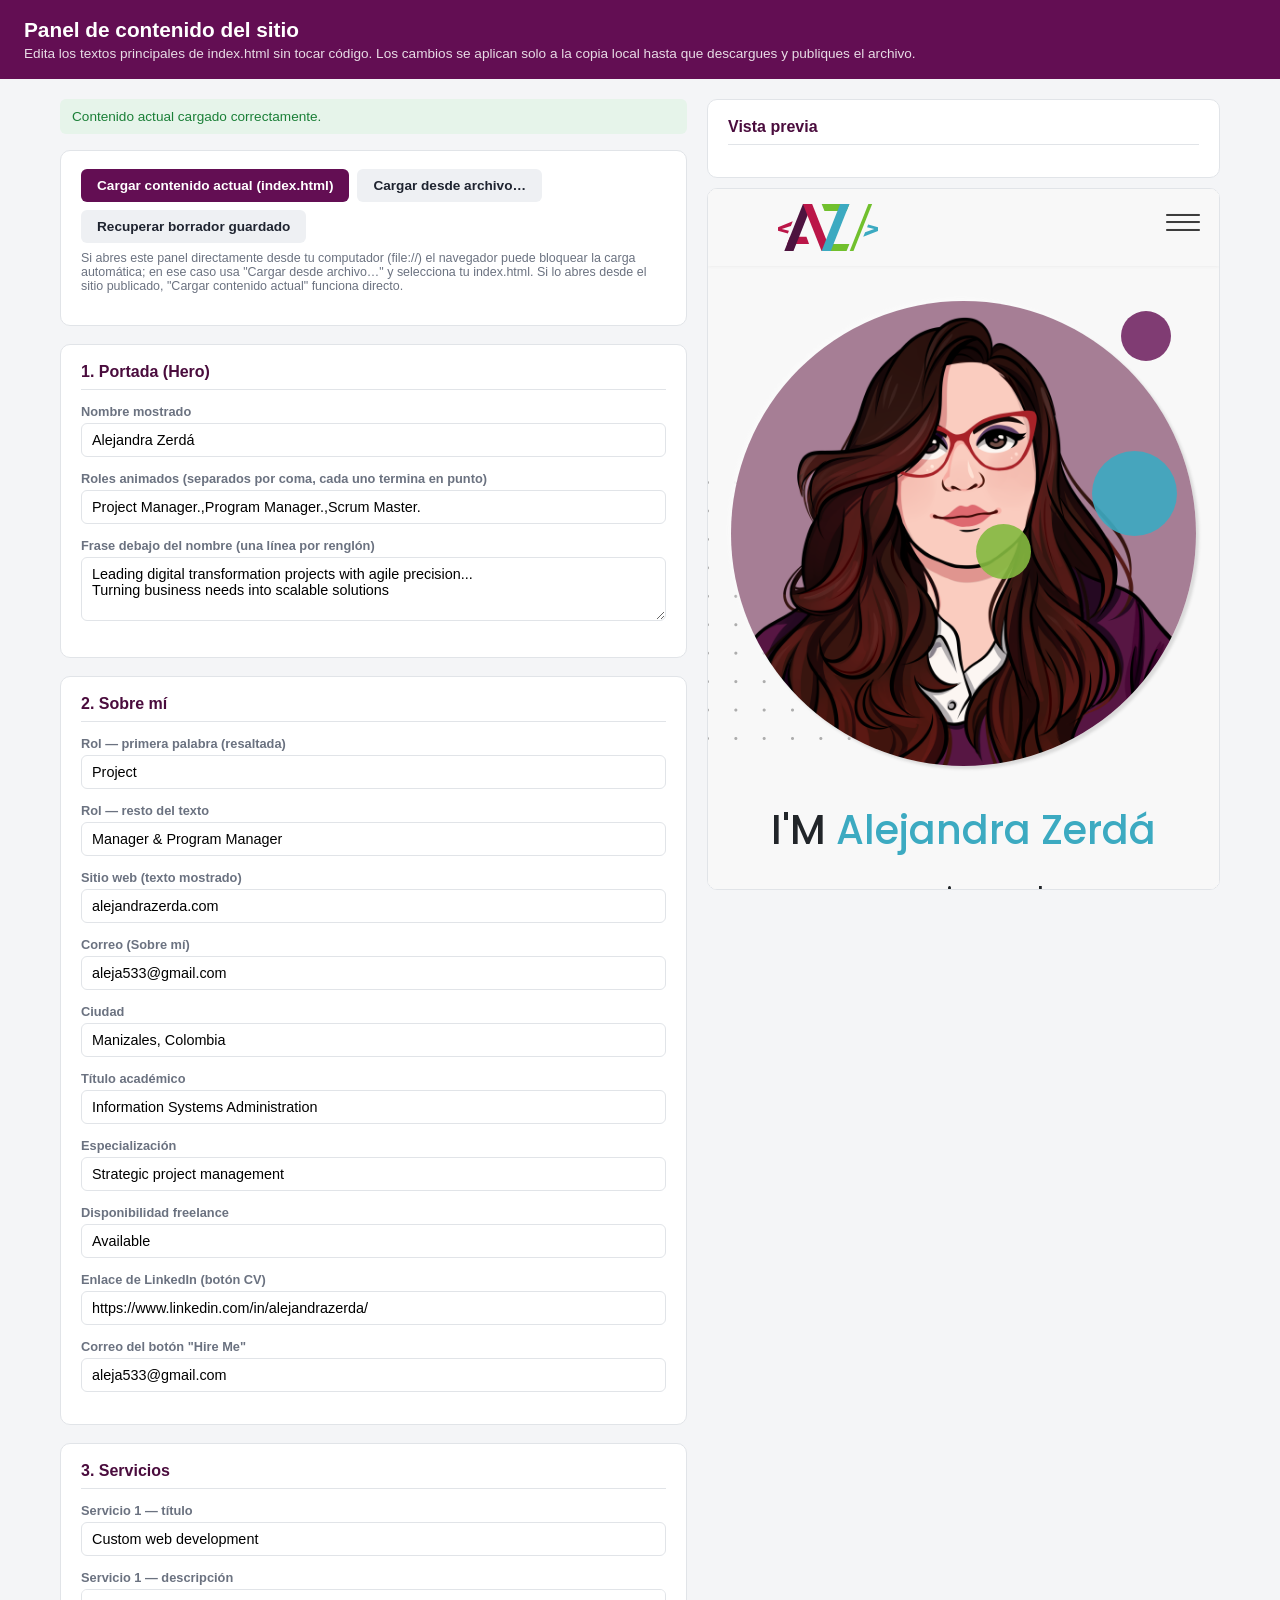
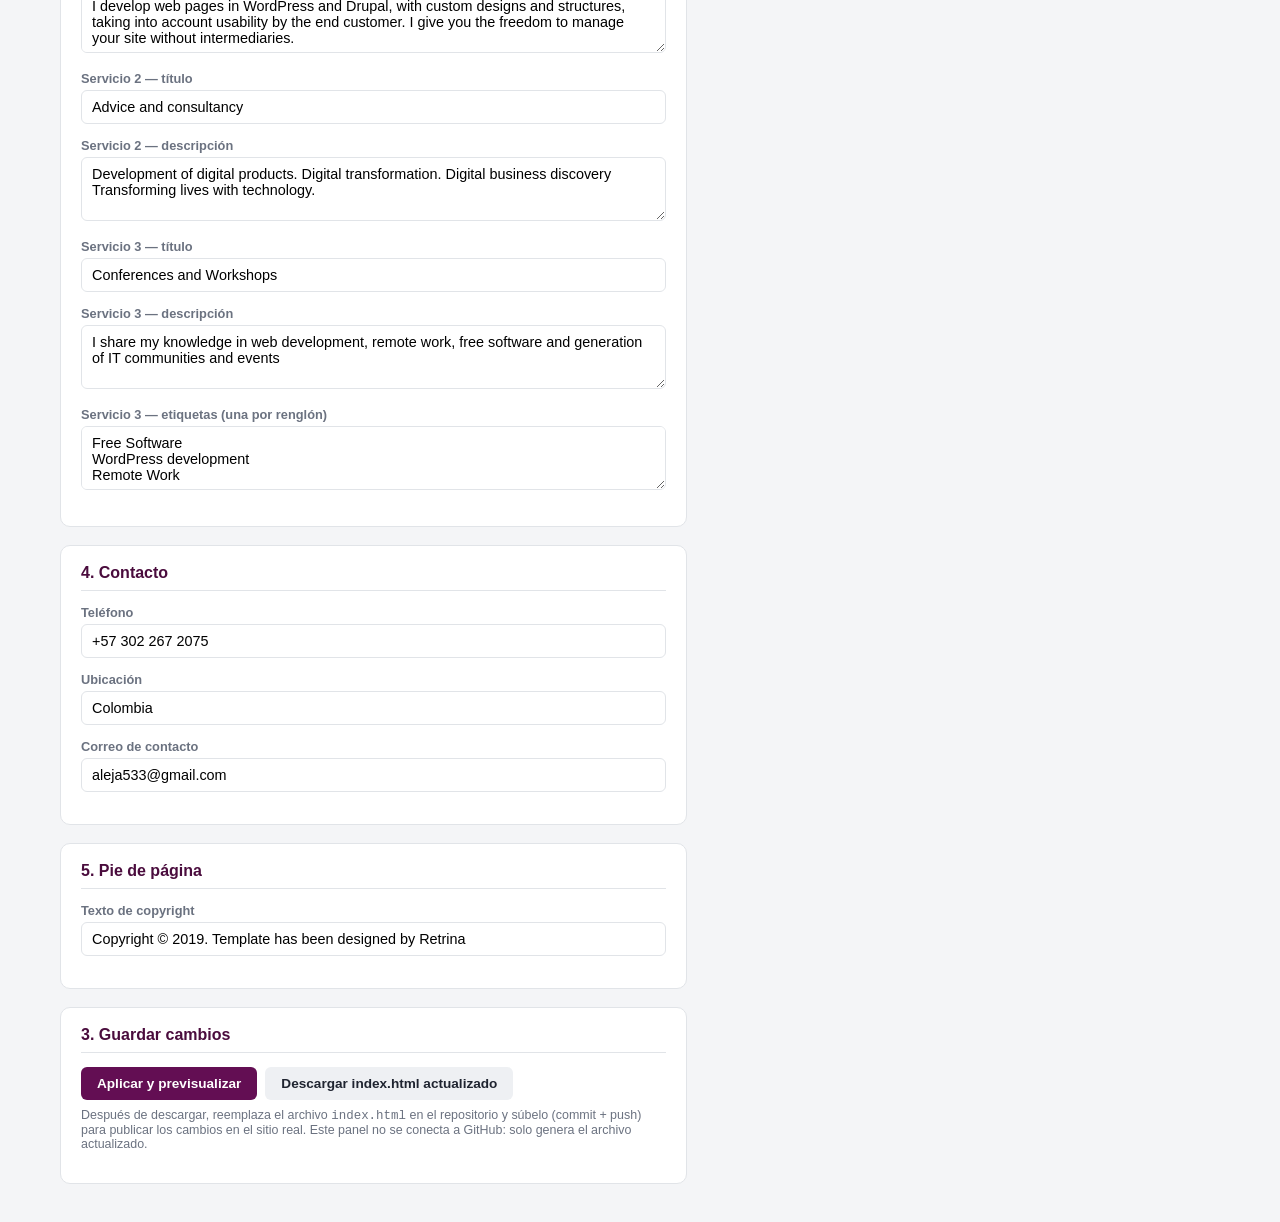
==== admin.html @ 77fc9c18 "Fix "Aplicar y previsualizar" appearing broken when opened via file:// Opening admin.html directly (" ====
<!DOCTYPE html>
<html lang="es">
  <head>
    <meta charset="UTF-8" />
    <meta name="viewport" content="width=device-width, initial-scale=1" />
    <meta name="robots" content="noindex, nofollow" />
    <title>Panel de contenido — Alejandra Zerdá</title>
    <style>
      :root {
        --bg: #f4f5f7;
        --panel: #ffffff;
        --border: #e1e4e8;
        --text: #1f2430;
        --muted: #6b7280;
        --accent: #630e53;
        --accent-dark: #4a0c3d;
        --ok: #1a7f37;
        --warn: #b45309;
        --err: #c0392b;
      }
      * {
        box-sizing: border-box;
      }
      body {
        margin: 0;
        font-family: -apple-system, "Segoe UI", Roboto, Helvetica, Arial,
          sans-serif;
        background: var(--bg);
        color: var(--text);
      }
      header {
        background: var(--accent);
        color: #fff;
        padding: 18px 24px;
      }
      header h1 {
        margin: 0 0 4px;
        font-size: 1.3rem;
      }
      header p {
        margin: 0;
        opacity: 0.85;
        font-size: 0.85rem;
      }
      .wrap {
        max-width: 1200px;
        margin: 0 auto;
        padding: 20px;
        display: grid;
        grid-template-columns: minmax(0, 1.1fr) minmax(0, 0.9fr);
        gap: 20px;
      }
      @media (max-width: 960px) {
        .wrap {
          grid-template-columns: 1fr;
        }
      }
      .card {
        background: var(--panel);
        border: 1px solid var(--border);
        border-radius: 10px;
        padding: 18px 20px;
        margin-bottom: 18px;
      }
      .card h2 {
        font-size: 1rem;
        margin: 0 0 14px;
        color: var(--accent-dark);
        border-bottom: 1px solid var(--border);
        padding-bottom: 8px;
      }
      .field {
        margin-bottom: 14px;
      }
      .field label {
        display: block;
        font-size: 0.8rem;
        font-weight: 600;
        margin-bottom: 4px;
        color: var(--muted);
      }
      .field input,
      .field textarea {
        width: 100%;
        padding: 8px 10px;
        border: 1px solid var(--border);
        border-radius: 6px;
        font: inherit;
        font-size: 0.9rem;
        resize: vertical;
      }
      .field textarea {
        min-height: 64px;
      }
      .toolbar {
        display: flex;
        flex-wrap: wrap;
        gap: 8px;
        margin-bottom: 16px;
      }
      button {
        cursor: pointer;
        border: none;
        border-radius: 6px;
        padding: 9px 16px;
        font-size: 0.85rem;
        font-weight: 600;
      }
      .btn-primary {
        background: var(--accent);
        color: #fff;
      }
      .btn-primary:hover {
        background: var(--accent-dark);
      }
      .btn-secondary {
        background: #eef0f3;
        color: var(--text);
      }
      .btn-secondary:hover {
        background: #e2e5ea;
      }
      button:disabled {
        opacity: 0.5;
        cursor: not-allowed;
      }
      #fileFallback {
        display: none;
      }
      #status {
        font-size: 0.85rem;
        padding: 10px 12px;
        border-radius: 6px;
        margin-bottom: 16px;
        display: none;
      }
      #status.show {
        display: block;
      }
      #status.ok {
        background: #e6f4ea;
        color: var(--ok);
      }
      #status.warn {
        background: #fef3e2;
        color: var(--warn);
      }
      #status.err {
        background: #fdecea;
        color: var(--err);
      }
      .preview-frame-wrap {
        position: sticky;
        top: 20px;
      }
      iframe {
        width: 100%;
        height: 78vh;
        border: 1px solid var(--border);
        border-radius: 10px;
        background: #fff;
      }
      .hint {
        font-size: 0.78rem;
        color: var(--muted);
        margin-top: -8px;
        margin-bottom: 14px;
      }
      details summary {
        cursor: pointer;
        font-size: 0.85rem;
        color: var(--accent-dark);
        font-weight: 600;
      }
    </style>
  </head>
  <body>
    <header>
      <h1>Panel de contenido del sitio</h1>
      <p>
        Edita los textos principales de index.html sin tocar código. Los
        cambios se aplican solo a la copia local hasta que descargues y
        publiques el archivo.
      </p>
    </header>

    <div class="wrap">
      <div>
        <div id="status"></div>

        <div class="card">
          <div class="toolbar">
            <button class="btn-primary" id="btnLoad">
              Cargar contenido actual (index.html)
            </button>
            <button class="btn-secondary" id="btnPickFile">
              Cargar desde archivo…
            </button>
            <button class="btn-secondary" id="btnDraft">
              Recuperar borrador guardado
            </button>
            <input
              type="file"
              id="fileFallback"
              accept=".html,text/html"
            />
          </div>
          <p class="hint">
            Si abres este panel directamente desde tu computador
            (file://) el navegador puede bloquear la carga automática; en
            ese caso usa "Cargar desde archivo…" y selecciona tu
            index.html. Si lo abres desde el sitio publicado, "Cargar
            contenido actual" funciona directo.
          </p>
        </div>

        <form id="editorForm">
          <div class="card" id="emptyState">
            <p class="hint" style="margin: 0">
              Aún no se ha cargado ningún contenido. Usa "Cargar contenido
              actual" o "Cargar desde archivo…" arriba antes de editar.
            </p>
          </div>
        </form>

        <div class="card">
          <h2>3. Guardar cambios</h2>
          <div class="toolbar">
            <button class="btn-primary" id="btnApply" disabled>
              Aplicar y previsualizar
            </button>
            <button class="btn-secondary" id="btnDownload" disabled>
              Descargar index.html actualizado
            </button>
          </div>
          <p class="hint">
            Después de descargar, reemplaza el archivo
            <code>index.html</code> en el repositorio y súbelo (commit +
            push) para publicar los cambios en el sitio real. Este panel no
            se conecta a GitHub: solo genera el archivo actualizado.
          </p>
        </div>
      </div>

      <div class="preview-frame-wrap">
        <div class="card" style="margin-bottom: 10px">
          <h2>Vista previa</h2>
        </div>
        <iframe id="preview" title="Vista previa del sitio"></iframe>
      </div>
    </div>

    <script>
      const DRAFT_KEY = "site-admin-draft-v1";

      // Human-friendly grouping/labels for known fields. Any [data-edit]
      // found in the loaded HTML that isn't listed here still gets a
      // generic field, so the form never silently drops content.
      const GROUPS = [
        {
          title: "1. Portada (Hero)",
          fields: [
            { key: "hero-name", label: "Nombre mostrado", type: "text" },
            {
              key: "hero-roles",
              label: "Roles animados (separados por coma, cada uno termina en punto)",
              type: "text",
            },
            {
              key: "hero-tagline",
              label: "Frase debajo del nombre (una línea por renglón)",
              type: "textarea",
            },
          ],
        },
        {
          title: "2. Sobre mí",
          fields: [
            { key: "about-role-bold", label: "Rol — primera palabra (resaltada)", type: "text" },
            { key: "about-role-rest", label: "Rol — resto del texto", type: "text" },
            { key: "about-website", label: "Sitio web (texto mostrado)", type: "text" },
            { key: "about-email", label: "Correo (Sobre mí)", type: "text" },
            { key: "about-city", label: "Ciudad", type: "text" },
            { key: "about-degree", label: "Título académico", type: "text" },
            { key: "about-specialization", label: "Especialización", type: "text" },
            { key: "about-freelance", label: "Disponibilidad freelance", type: "text" },
            { key: "about-linkedin-href", label: "Enlace de LinkedIn (botón CV)", type: "text" },
            { key: "about-hire-email", label: "Correo del botón \"Hire Me\"", type: "text" },
          ],
        },
        {
          title: "3. Servicios",
          fields: [
            { key: "service1-title", label: "Servicio 1 — título", type: "text" },
            { key: "service1-desc", label: "Servicio 1 — descripción", type: "textarea" },
            { key: "service2-title", label: "Servicio 2 — título", type: "text" },
            { key: "service2-desc", label: "Servicio 2 — descripción", type: "textarea" },
            { key: "service3-title", label: "Servicio 3 — título", type: "text" },
            { key: "service3-desc", label: "Servicio 3 — descripción", type: "textarea" },
            {
              key: "service3-tags",
              label: "Servicio 3 — etiquetas (una por renglón)",
              type: "textarea",
            },
          ],
        },
        {
          title: "4. Contacto",
          fields: [
            { key: "contact-phone", label: "Teléfono", type: "text" },
            { key: "contact-location", label: "Ubicación", type: "text" },
            { key: "contact-email", label: "Correo de contacto", type: "text" },
          ],
        },
        {
          title: "5. Pie de página",
          fields: [
            { key: "footer-copyright", label: "Texto de copyright", type: "text" },
          ],
        },
      ];

      let parsedDoc = null; // live DOM we mutate and re-serialize
      let autosaveTimer = null;

      const statusEl = document.getElementById("status");
      const form = document.getElementById("editorForm");
      const preview = document.getElementById("preview");

      function setStatus(msg, kind) {
        statusEl.textContent = msg;
        statusEl.className = "show " + (kind || "ok");
      }

      function escapeHtml(str) {
        return str
          .replace(/&/g, "&amp;")
          .replace(/</g, "&lt;")
          .replace(/>/g, "&gt;");
      }

      function getFieldEl(key) {
        return parsedDoc
          ? parsedDoc.querySelector(`[data-edit="${CSS.escape(key)}"]`)
          : null;
      }

      function readValue(el) {
        const attr = el.getAttribute("data-edit-attr");
        const prefix = el.getAttribute("data-edit-prefix") || "";
        const join = el.getAttribute("data-edit-join");
        if (attr) {
          let v = el.getAttribute(attr) || "";
          if (prefix && v.startsWith(prefix)) v = v.slice(prefix.length);
          return v.trim();
        }
        if (join === "br") {
          return el.innerHTML
            .split(/<br\s*\/?>/i)
            .map((s) => s.replace(/&nbsp;/g, " ").replace(/\s+/g, " ").trim())
            .join("\n")
            .trim();
        }
        return el.textContent.replace(/\s+/g, " ").trim();
      }

      function writeValue(el, value) {
        const attr = el.getAttribute("data-edit-attr");
        const prefix = el.getAttribute("data-edit-prefix") || "";
        const join = el.getAttribute("data-edit-join");
        if (attr) {
          el.setAttribute(attr, prefix + value);
          return;
        }
        if (join === "br") {
          el.innerHTML = value
            .split("\n")
            .map((line) => escapeHtml(line.trim()))
            .join("<br />");
          return;
        }
        el.textContent = value;
      }

      function allKnownKeys() {
        const keys = new Set();
        GROUPS.forEach((g) => g.fields.forEach((f) => keys.add(f.key)));
        return keys;
      }

      function setActionsEnabled(enabled) {
        document.getElementById("btnApply").disabled = !enabled;
        document.getElementById("btnDownload").disabled = !enabled;
      }

      function buildForm() {
        form.innerHTML = "";
        if (!parsedDoc) return;
        setActionsEnabled(true);

        const known = allKnownKeys();

        GROUPS.forEach((group) => {
          const card = document.createElement("div");
          card.className = "card";
          const h2 = document.createElement("h2");
          h2.textContent = group.title;
          card.appendChild(h2);

          group.fields.forEach((f) => {
            const el = getFieldEl(f.key);
            if (!el) return; // field not present in this HTML, skip silently
            card.appendChild(renderField(f.key, f.label, f.type, readValue(el)));
          });

          if (card.children.length > 1) form.appendChild(card);
        });

        // Any [data-edit] present in the doc but not covered above still
        // gets an editable field, generically labeled.
        const extras = [...parsedDoc.querySelectorAll("[data-edit]")].filter(
          (el) => !known.has(el.getAttribute("data-edit"))
        );
        if (extras.length) {
          const card = document.createElement("div");
          card.className = "card";
          const h2 = document.createElement("h2");
          h2.textContent = "Otros campos detectados";
          card.appendChild(h2);
          extras.forEach((el) => {
            const key = el.getAttribute("data-edit");
            card.appendChild(renderField(key, key, "textarea", readValue(el)));
          });
          form.appendChild(card);
        }

        scheduleAutosaveBindings();
      }

      function renderField(key, label, type, value) {
        const wrap = document.createElement("div");
        wrap.className = "field";
        const labelEl = document.createElement("label");
        labelEl.textContent = label;
        labelEl.setAttribute("for", "f_" + key);
        wrap.appendChild(labelEl);

        const input =
          type === "textarea"
            ? document.createElement("textarea")
            : document.createElement("input");
        if (type !== "textarea") input.type = "text";
        input.id = "f_" + key;
        input.dataset.key = key;
        input.value = value;
        wrap.appendChild(input);
        return wrap;
      }

      function scheduleAutosaveBindings() {
        form.querySelectorAll("input, textarea").forEach((inp) => {
          inp.addEventListener("input", () => {
            clearTimeout(autosaveTimer);
            autosaveTimer = setTimeout(saveDraft, 500);
          });
        });
      }

      function collectFormValues() {
        const values = {};
        form.querySelectorAll("input, textarea").forEach((inp) => {
          values[inp.dataset.key] = inp.value;
        });
        return values;
      }

      function saveDraft() {
        if (!parsedDoc) return;
        const values = collectFormValues();
        localStorage.setItem(
          DRAFT_KEY,
          JSON.stringify({ values, savedAt: Date.now() })
        );
        setStatus("Borrador guardado automáticamente en este navegador.", "ok");
      }

      function loadDraftIntoForm() {
        const raw = localStorage.getItem(DRAFT_KEY);
        if (!raw) {
          setStatus("No hay ningún borrador guardado todavía.", "warn");
          return;
        }
        if (!parsedDoc) {
          setStatus(
            "Primero carga el contenido actual, luego recupera el borrador.",
            "warn"
          );
          return;
        }
        const { values, savedAt } = JSON.parse(raw);
        Object.entries(values).forEach(([key, val]) => {
          const inp = form.querySelector(`[data-key="${CSS.escape(key)}"]`);
          if (inp) inp.value = val;
        });
        setStatus(
          "Borrador cargado (guardado " +
            new Date(savedAt).toLocaleString() +
            ").",
          "ok"
        );
      }

      function parseHtml(htmlText) {
        const doc = new DOMParser().parseFromString(htmlText, "text/html");
        parsedDoc = doc;
        buildForm();
        updatePreview();
      }

      async function loadFromServer() {
        setStatus("Cargando index.html…", "warn");
        try {
          const res = await fetch("index.html", { cache: "no-store" });
          if (!res.ok) throw new Error("HTTP " + res.status);
          const text = await res.text();
          parseHtml(text);
          setStatus("Contenido actual cargado correctamente.", "ok");
        } catch (err) {
          setStatus(
            "No se pudo cargar index.html automáticamente (" +
              err.message +
              "). Usa \"Cargar desde archivo…\" en su lugar.",
            "err"
          );
        }
      }

      function applyValuesToDoc() {
        if (!parsedDoc) return false;
        const values = collectFormValues();
        Object.entries(values).forEach(([key, val]) => {
          const el = getFieldEl(key);
          if (el) writeValue(el, val);
        });
        return true;
      }

      function serializeDoc() {
        return "<!DOCTYPE html>\n" + parsedDoc.documentElement.outerHTML;
      }

      function updatePreview() {
        if (!parsedDoc) return;
        preview.srcdoc = serializeDoc();
      }

      document.getElementById("btnLoad").addEventListener("click", loadFromServer);

      document.getElementById("btnPickFile").addEventListener("click", () => {
        document.getElementById("fileFallback").click();
      });

      document.getElementById("fileFallback").addEventListener("change", (e) => {
        const file = e.target.files[0];
        if (!file) return;
        const reader = new FileReader();
        reader.onload = () => {
          parseHtml(reader.result);
          setStatus("Contenido cargado desde el archivo " + file.name + ".", "ok");
        };
        reader.readAsText(file);
      });

      document.getElementById("btnDraft").addEventListener("click", loadDraftIntoForm);

      document.getElementById("btnApply").addEventListener("click", () => {
        if (!applyValuesToDoc()) {
          setStatus("Primero carga el contenido actual.", "err");
          return;
        }
        updatePreview();
        saveDraft();
        setStatus("Cambios aplicados a la vista previa.", "ok");
      });

      document.getElementById("btnDownload").addEventListener("click", () => {
        if (!applyValuesToDoc()) {
          setStatus("Primero carga el contenido actual.", "err");
          return;
        }
        const html = serializeDoc();
        const blob = new Blob([html], { type: "text/html" });
        const url = URL.createObjectURL(blob);
        const a = document.createElement("a");
        a.href = url;
        a.download = "index.html";
        document.body.appendChild(a);
        a.click();
        a.remove();
        URL.revokeObjectURL(url);
        setStatus(
          "index.html descargado. Reemplaza el archivo en el repositorio y publica los cambios.",
          "ok"
        );
      });

      // Try loading automatically on open (works when served over http/https).
      // Over file:// the browser blocks this fetch by CORS policy, so skip
      // straight to asking for the file instead of showing a confusing error.
      if (location.protocol === "file:") {
        setStatus(
          'Abriste este panel directamente desde tu computador. Usa el botón "Cargar desde archivo…" y selecciona tu index.html para empezar.',
          "warn"
        );
      } else {
        loadFromServer();
      }
    </script>
  </body>
</html>
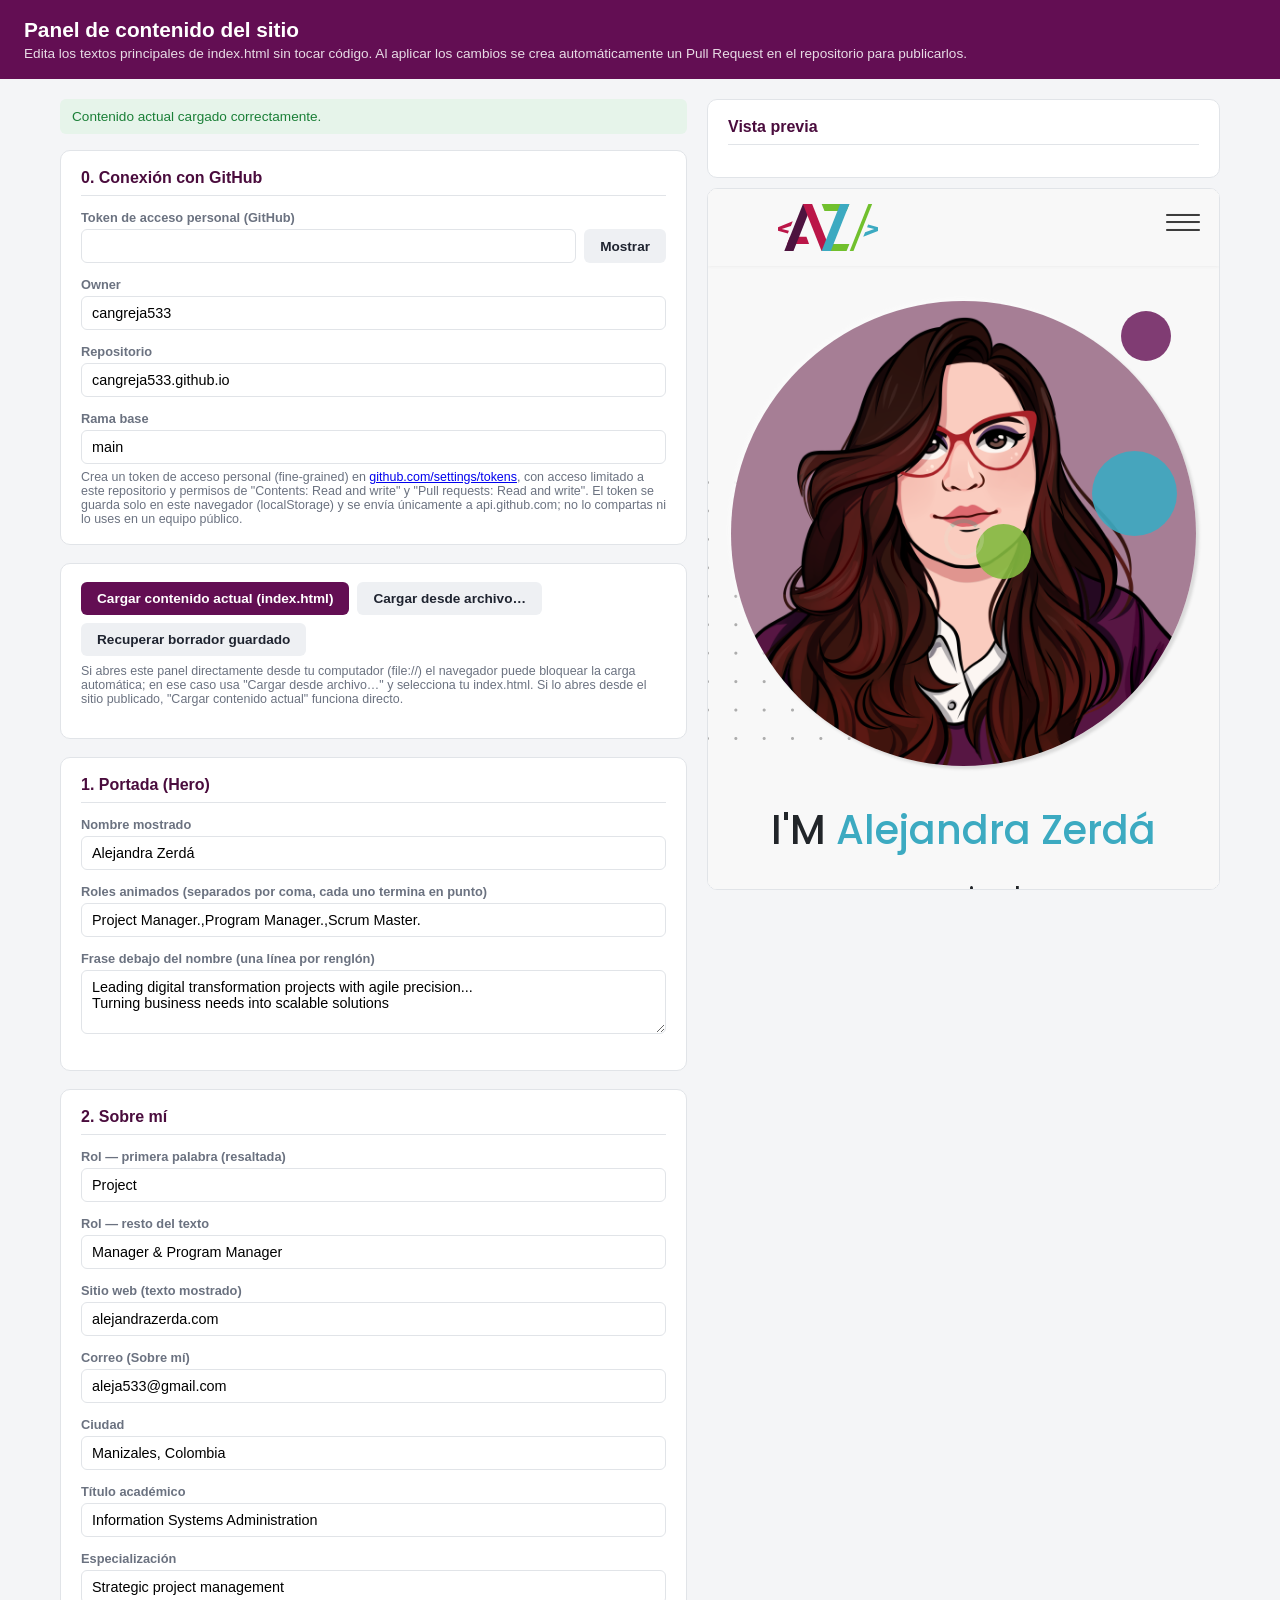
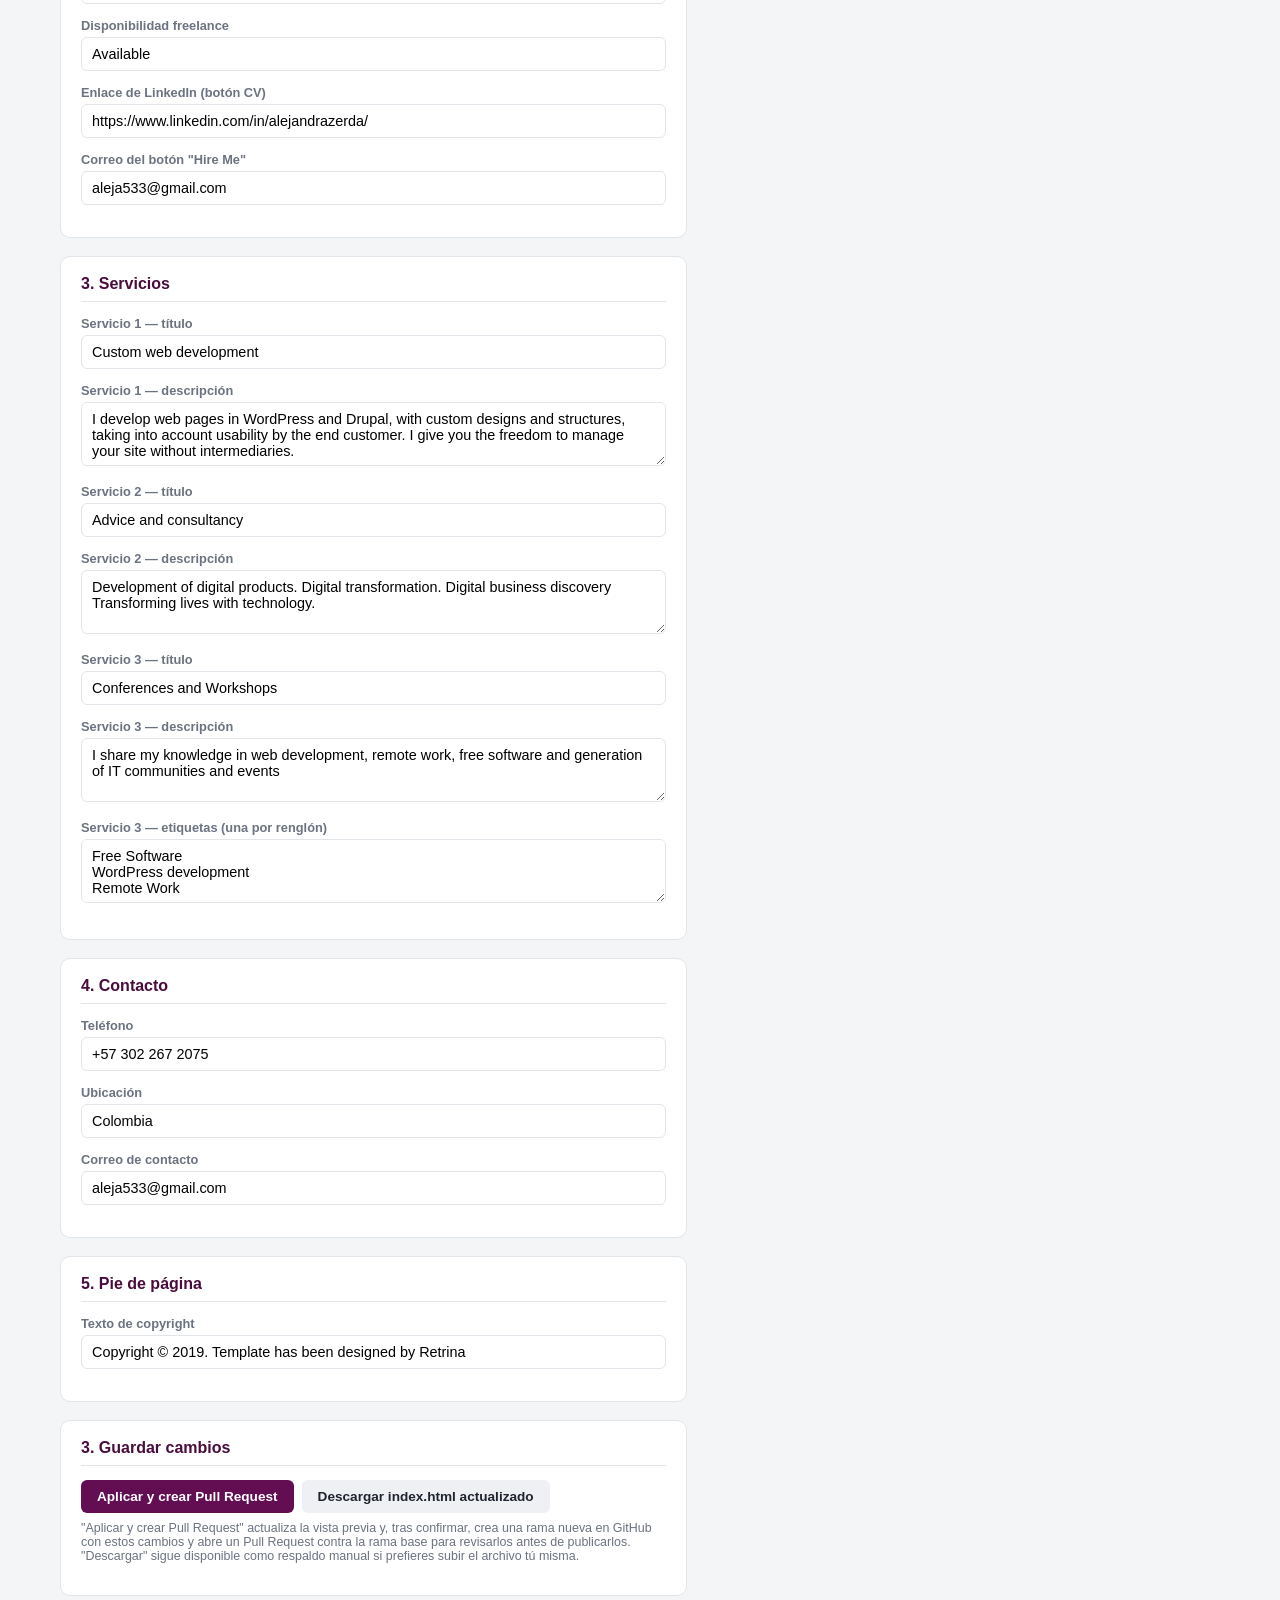
==== commit aaaea279: "Have "Aplicar" create a GitHub Pull Request after confirmation Clicking "Aplicar y crear Pull Reques" ====
--- a/admin.html
+++ b/admin.html
@@ -172,21 +172,102 @@
         color: var(--accent-dark);
         font-weight: 600;
       }
+      .token-row {
+        display: flex;
+        gap: 8px;
+      }
+      .token-row input {
+        flex: 1;
+      }
+      .modal-overlay {
+        position: fixed;
+        inset: 0;
+        background: rgba(20, 20, 25, 0.55);
+        display: none;
+        align-items: center;
+        justify-content: center;
+        z-index: 100;
+        padding: 16px;
+      }
+      .modal-overlay.show {
+        display: flex;
+      }
+      .modal-box {
+        background: var(--panel);
+        border-radius: 10px;
+        max-width: 440px;
+        width: 100%;
+        padding: 22px 24px;
+      }
+      .modal-box h3 {
+        margin: 0 0 10px;
+        font-size: 1.05rem;
+        color: var(--accent-dark);
+      }
+      .modal-box p {
+        font-size: 0.88rem;
+        color: var(--text);
+        line-height: 1.4;
+      }
+      .modal-actions {
+        display: flex;
+        justify-content: flex-end;
+        gap: 8px;
+        margin-top: 18px;
+      }
     </style>
   </head>
   <body>
     <header>
       <h1>Panel de contenido del sitio</h1>
       <p>
-        Edita los textos principales de index.html sin tocar código. Los
-        cambios se aplican solo a la copia local hasta que descargues y
-        publiques el archivo.
+        Edita los textos principales de index.html sin tocar código. Al
+        aplicar los cambios se crea automáticamente un Pull Request en el
+        repositorio para publicarlos.
       </p>
     </header>
 
     <div class="wrap">
       <div>
         <div id="status"></div>
+
+        <div class="card">
+          <h2>0. Conexión con GitHub</h2>
+          <div class="field">
+            <label for="ghToken">Token de acceso personal (GitHub)</label>
+            <div class="token-row">
+              <input type="password" id="ghToken" autocomplete="off" />
+              <button class="btn-secondary" id="btnToggleToken" type="button">
+                Mostrar
+              </button>
+            </div>
+          </div>
+          <div class="field">
+            <label for="ghOwner">Owner</label>
+            <input type="text" id="ghOwner" value="cangreja533" />
+          </div>
+          <div class="field">
+            <label for="ghRepo">Repositorio</label>
+            <input type="text" id="ghRepo" value="cangreja533.github.io" />
+          </div>
+          <div class="field">
+            <label for="ghBase">Rama base</label>
+            <input type="text" id="ghBase" value="main" />
+          </div>
+          <p class="hint" style="margin-bottom: 0">
+            Crea un token de acceso personal (fine-grained) en
+            <a
+              href="https://github.com/settings/tokens?type=beta"
+              target="_blank"
+              rel="noopener"
+              >github.com/settings/tokens</a
+            >, con acceso limitado a este repositorio y permisos de
+            "Contents: Read and write" y "Pull requests: Read and write". El
+            token se guarda solo en este navegador (localStorage) y se envía
+            únicamente a api.github.com; no lo compartas ni lo uses en un
+            equipo público.
+          </p>
+        </div>
 
         <div class="card">
           <div class="toolbar">
@@ -227,17 +308,18 @@
           <h2>3. Guardar cambios</h2>
           <div class="toolbar">
             <button class="btn-primary" id="btnApply" disabled>
-              Aplicar y previsualizar
+              Aplicar y crear Pull Request
             </button>
             <button class="btn-secondary" id="btnDownload" disabled>
               Descargar index.html actualizado
             </button>
           </div>
           <p class="hint">
-            Después de descargar, reemplaza el archivo
-            <code>index.html</code> en el repositorio y súbelo (commit +
-            push) para publicar los cambios en el sitio real. Este panel no
-            se conecta a GitHub: solo genera el archivo actualizado.
+            "Aplicar y crear Pull Request" actualiza la vista previa y, tras
+            confirmar, crea una rama nueva en GitHub con estos cambios y
+            abre un Pull Request contra la rama base para revisarlos antes
+            de publicarlos. "Descargar" sigue disponible como respaldo
+            manual si prefieres subir el archivo tú misma.
           </p>
         </div>
       </div>
@@ -250,8 +332,26 @@
       </div>
     </div>
 
+    <div class="modal-overlay" id="confirmModal">
+      <div class="modal-box">
+        <h3>Confirmar guardado</h3>
+        <p>
+          Se guardará esta información y se creará un Pull Request en el
+          repositorio de GitHub para actualizar <code>index.html</code> con
+          los cambios que hiciste. ¿Confirmas que deseas continuar?
+        </p>
+        <div class="modal-actions">
+          <button class="btn-secondary" id="btnModalCancel">Cancelar</button>
+          <button class="btn-primary" id="btnModalConfirm">
+            Sí, guardar y crear PR
+          </button>
+        </div>
+      </div>
+    </div>
+
     <script>
       const DRAFT_KEY = "site-admin-draft-v1";
+      const GH_SETTINGS_KEY = "site-admin-gh-settings-v1";
 
       // Human-friendly grouping/labels for known fields. Any [data-edit]
       // found in the loaded HTML that isn't listed here still gets a
@@ -461,7 +561,7 @@
         form.querySelectorAll("input, textarea").forEach((inp) => {
           inp.addEventListener("input", () => {
             clearTimeout(autosaveTimer);
-            autosaveTimer = setTimeout(saveDraft, 500);
+            autosaveTimer = setTimeout(() => saveDraft(true), 500);
           });
         });
       }
@@ -474,14 +574,16 @@
         return values;
       }
 
-      function saveDraft() {
+      function saveDraft(silent) {
         if (!parsedDoc) return;
         const values = collectFormValues();
         localStorage.setItem(
           DRAFT_KEY,
           JSON.stringify({ values, savedAt: Date.now() })
         );
-        setStatus("Borrador guardado automáticamente en este navegador.", "ok");
+        if (!silent) {
+          setStatus("Borrador guardado automáticamente en este navegador.", "ok");
+        }
       }
 
       function loadDraftIntoForm() {
@@ -554,6 +656,190 @@
         preview.srcdoc = serializeDoc();
       }
 
+      // --- GitHub settings persistence (token stays local to this browser) ---
+      const ghTokenInput = document.getElementById("ghToken");
+      const ghOwnerInput = document.getElementById("ghOwner");
+      const ghRepoInput = document.getElementById("ghRepo");
+      const ghBaseInput = document.getElementById("ghBase");
+
+      function loadGhSettings() {
+        try {
+          const raw = localStorage.getItem(GH_SETTINGS_KEY);
+          if (!raw) return;
+          const { token, owner, repo, base } = JSON.parse(raw);
+          if (token) ghTokenInput.value = token;
+          if (owner) ghOwnerInput.value = owner;
+          if (repo) ghRepoInput.value = repo;
+          if (base) ghBaseInput.value = base;
+        } catch (e) {
+          /* ignore malformed local settings */
+        }
+      }
+
+      function saveGhSettings() {
+        localStorage.setItem(
+          GH_SETTINGS_KEY,
+          JSON.stringify({
+            token: ghTokenInput.value.trim(),
+            owner: ghOwnerInput.value.trim(),
+            repo: ghRepoInput.value.trim(),
+            base: ghBaseInput.value.trim(),
+          })
+        );
+      }
+
+      [ghTokenInput, ghOwnerInput, ghRepoInput, ghBaseInput].forEach((inp) =>
+        inp.addEventListener("change", saveGhSettings)
+      );
+
+      document.getElementById("btnToggleToken").addEventListener("click", (e) => {
+        const showing = ghTokenInput.type === "text";
+        ghTokenInput.type = showing ? "password" : "text";
+        e.target.textContent = showing ? "Mostrar" : "Ocultar";
+      });
+
+      loadGhSettings();
+
+      // --- GitHub API: create branch + commit + Pull Request ---
+      function b64EncodeUnicode(str) {
+        return btoa(unescape(encodeURIComponent(str)));
+      }
+
+      async function ghRequest(path, opts) {
+        opts = opts || {};
+        const token = ghTokenInput.value.trim();
+        if (!token) {
+          throw new Error(
+            "Falta el token de acceso de GitHub (sección 0 arriba)."
+          );
+        }
+        const res = await fetch("https://api.github.com/" + path, {
+          ...opts,
+          headers: {
+            Authorization: "Bearer " + token,
+            Accept: "application/vnd.github+json",
+            "X-GitHub-Api-Version": "2022-11-28",
+            ...(opts.headers || {}),
+          },
+        });
+        if (!res.ok) {
+          let detail = "";
+          try {
+            const body = await res.json();
+            detail = body && body.message ? body.message : "";
+          } catch (e) {
+            /* response wasn't JSON */
+          }
+          throw new Error(
+            "GitHub API " + res.status + (detail ? ": " + detail : "")
+          );
+        }
+        return res.status === 204 ? null : res.json();
+      }
+
+      async function createContentPullRequest() {
+        const owner = ghOwnerInput.value.trim();
+        const repo = ghRepoInput.value.trim();
+        const base = ghBaseInput.value.trim() || "main";
+        if (!owner || !repo) {
+          throw new Error("Falta el owner/repositorio de GitHub (sección 0).");
+        }
+
+        const html = serializeDoc();
+        const branch = "content-update-" + Date.now();
+
+        setStatus("Obteniendo la rama base (" + base + ")…", "warn");
+        const baseRef = await ghRequest(
+          "repos/" + owner + "/" + repo + "/git/ref/heads/" + base
+        );
+
+        setStatus("Creando la rama " + branch + "…", "warn");
+        await ghRequest("repos/" + owner + "/" + repo + "/git/refs", {
+          method: "POST",
+          headers: { "Content-Type": "application/json" },
+          body: JSON.stringify({
+            ref: "refs/heads/" + branch,
+            sha: baseRef.object.sha,
+          }),
+        });
+
+        setStatus("Leyendo la versión actual de index.html…", "warn");
+        const currentFile = await ghRequest(
+          "repos/" +
+            owner +
+            "/" +
+            repo +
+            "/contents/index.html?ref=" +
+            encodeURIComponent(branch)
+        );
+
+        setStatus("Subiendo el contenido actualizado…", "warn");
+        await ghRequest("repos/" + owner + "/" + repo + "/contents/index.html", {
+          method: "PUT",
+          headers: { "Content-Type": "application/json" },
+          body: JSON.stringify({
+            message: "Actualizar contenido del sitio desde el panel de edición",
+            content: b64EncodeUnicode(html),
+            sha: currentFile.sha,
+            branch: branch,
+          }),
+        });
+
+        setStatus("Creando el Pull Request…", "warn");
+        const pr = await ghRequest("repos/" + owner + "/" + repo + "/pulls", {
+          method: "POST",
+          headers: { "Content-Type": "application/json" },
+          body: JSON.stringify({
+            title: "Actualización de contenido del sitio",
+            head: branch,
+            base: base,
+            body: "Cambios de contenido generados desde el panel admin.html.",
+          }),
+        });
+
+        return pr;
+      }
+
+      // --- Confirmation modal ---
+      const confirmModal = document.getElementById("confirmModal");
+
+      function showConfirmModal() {
+        confirmModal.classList.add("show");
+      }
+
+      function hideConfirmModal() {
+        confirmModal.classList.remove("show");
+      }
+
+      document
+        .getElementById("btnModalCancel")
+        .addEventListener("click", hideConfirmModal);
+
+      document
+        .getElementById("btnModalConfirm")
+        .addEventListener("click", async () => {
+          hideConfirmModal();
+          const applyBtn = document.getElementById("btnApply");
+          applyBtn.disabled = true;
+          try {
+            const pr = await createContentPullRequest();
+            setStatus(
+              "Pull Request creado: " + pr.html_url,
+              "ok"
+            );
+            statusEl.innerHTML =
+              'Pull Request creado: <a href="' +
+              pr.html_url +
+              '" target="_blank" rel="noopener">' +
+              pr.html_url +
+              "</a>";
+          } catch (err) {
+            setStatus("No se pudo crear el Pull Request: " + err.message, "err");
+          } finally {
+            applyBtn.disabled = false;
+          }
+        });
+
       document.getElementById("btnLoad").addEventListener("click", loadFromServer);
 
       document.getElementById("btnPickFile").addEventListener("click", () => {
@@ -579,8 +865,8 @@
           return;
         }
         updatePreview();
-        saveDraft();
-        setStatus("Cambios aplicados a la vista previa.", "ok");
+        saveDraft(true);
+        showConfirmModal();
       });
 
       document.getElementById("btnDownload").addEventListener("click", () => {
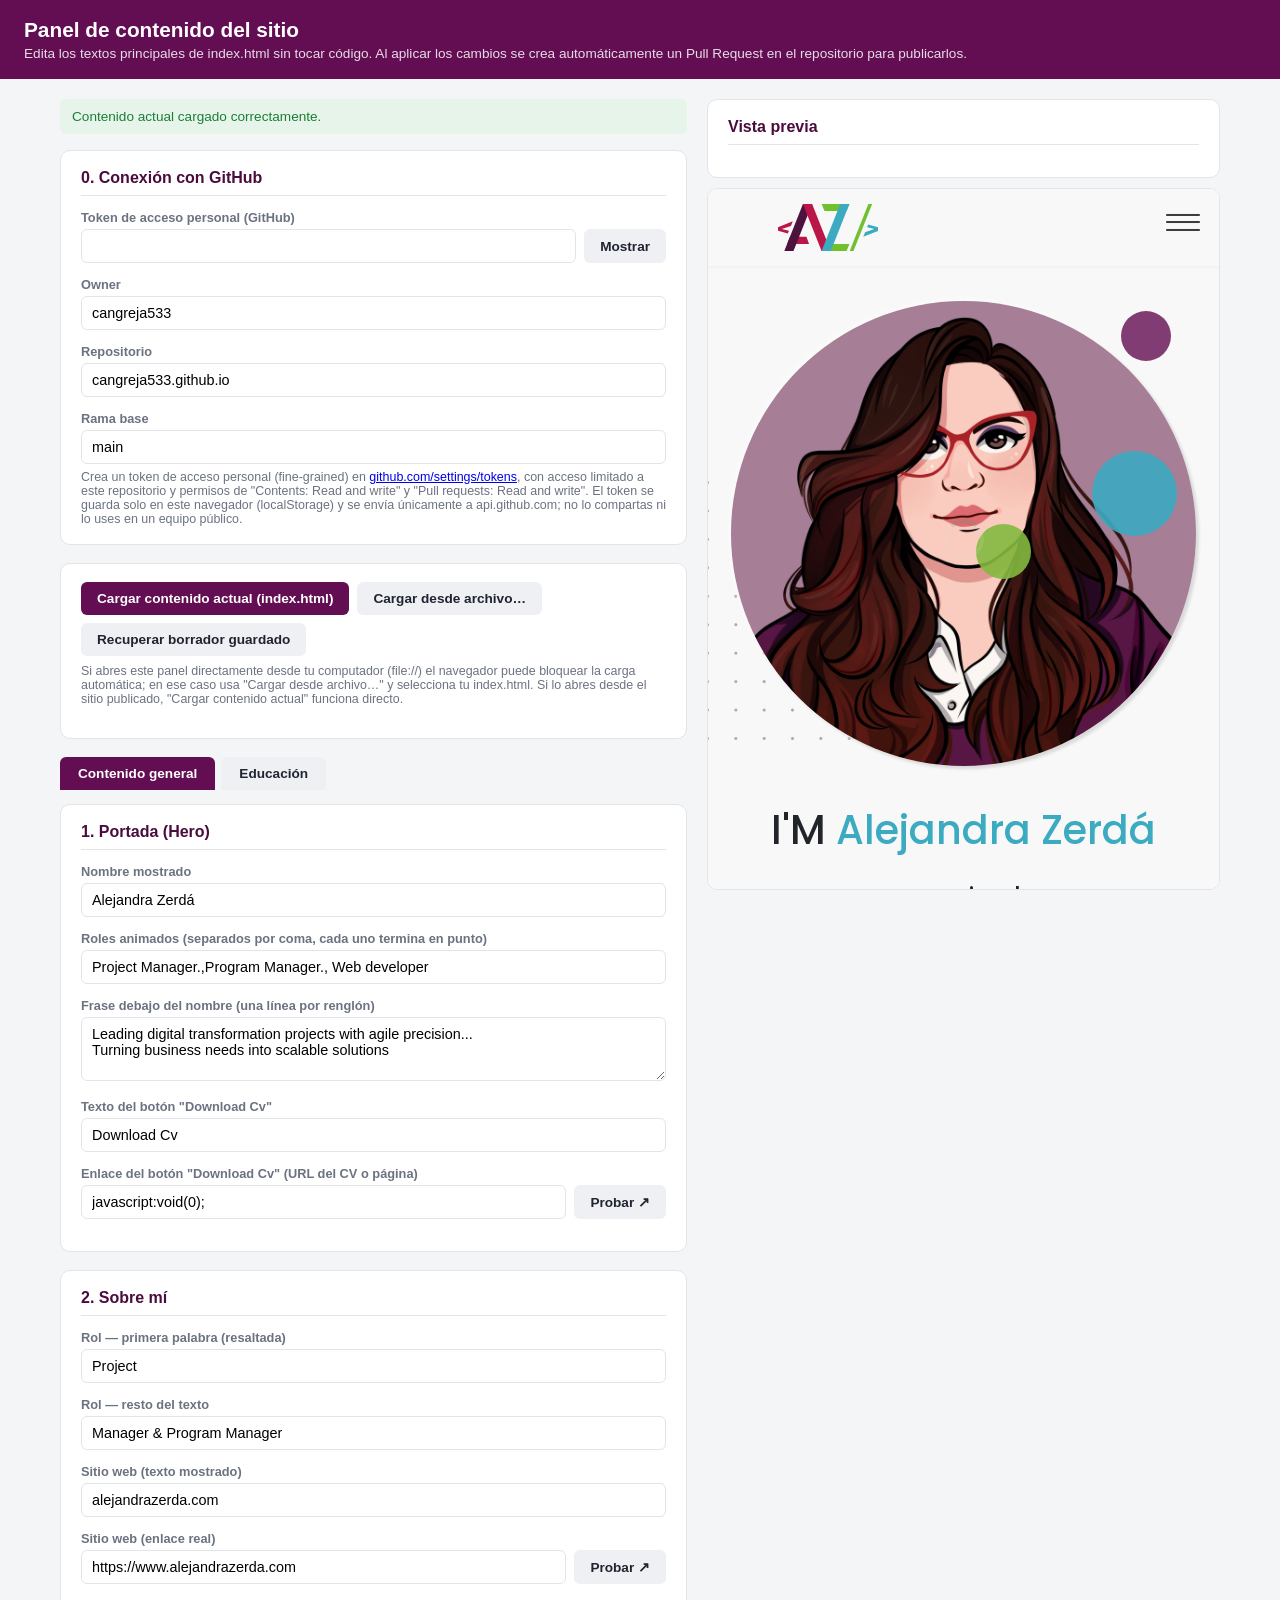
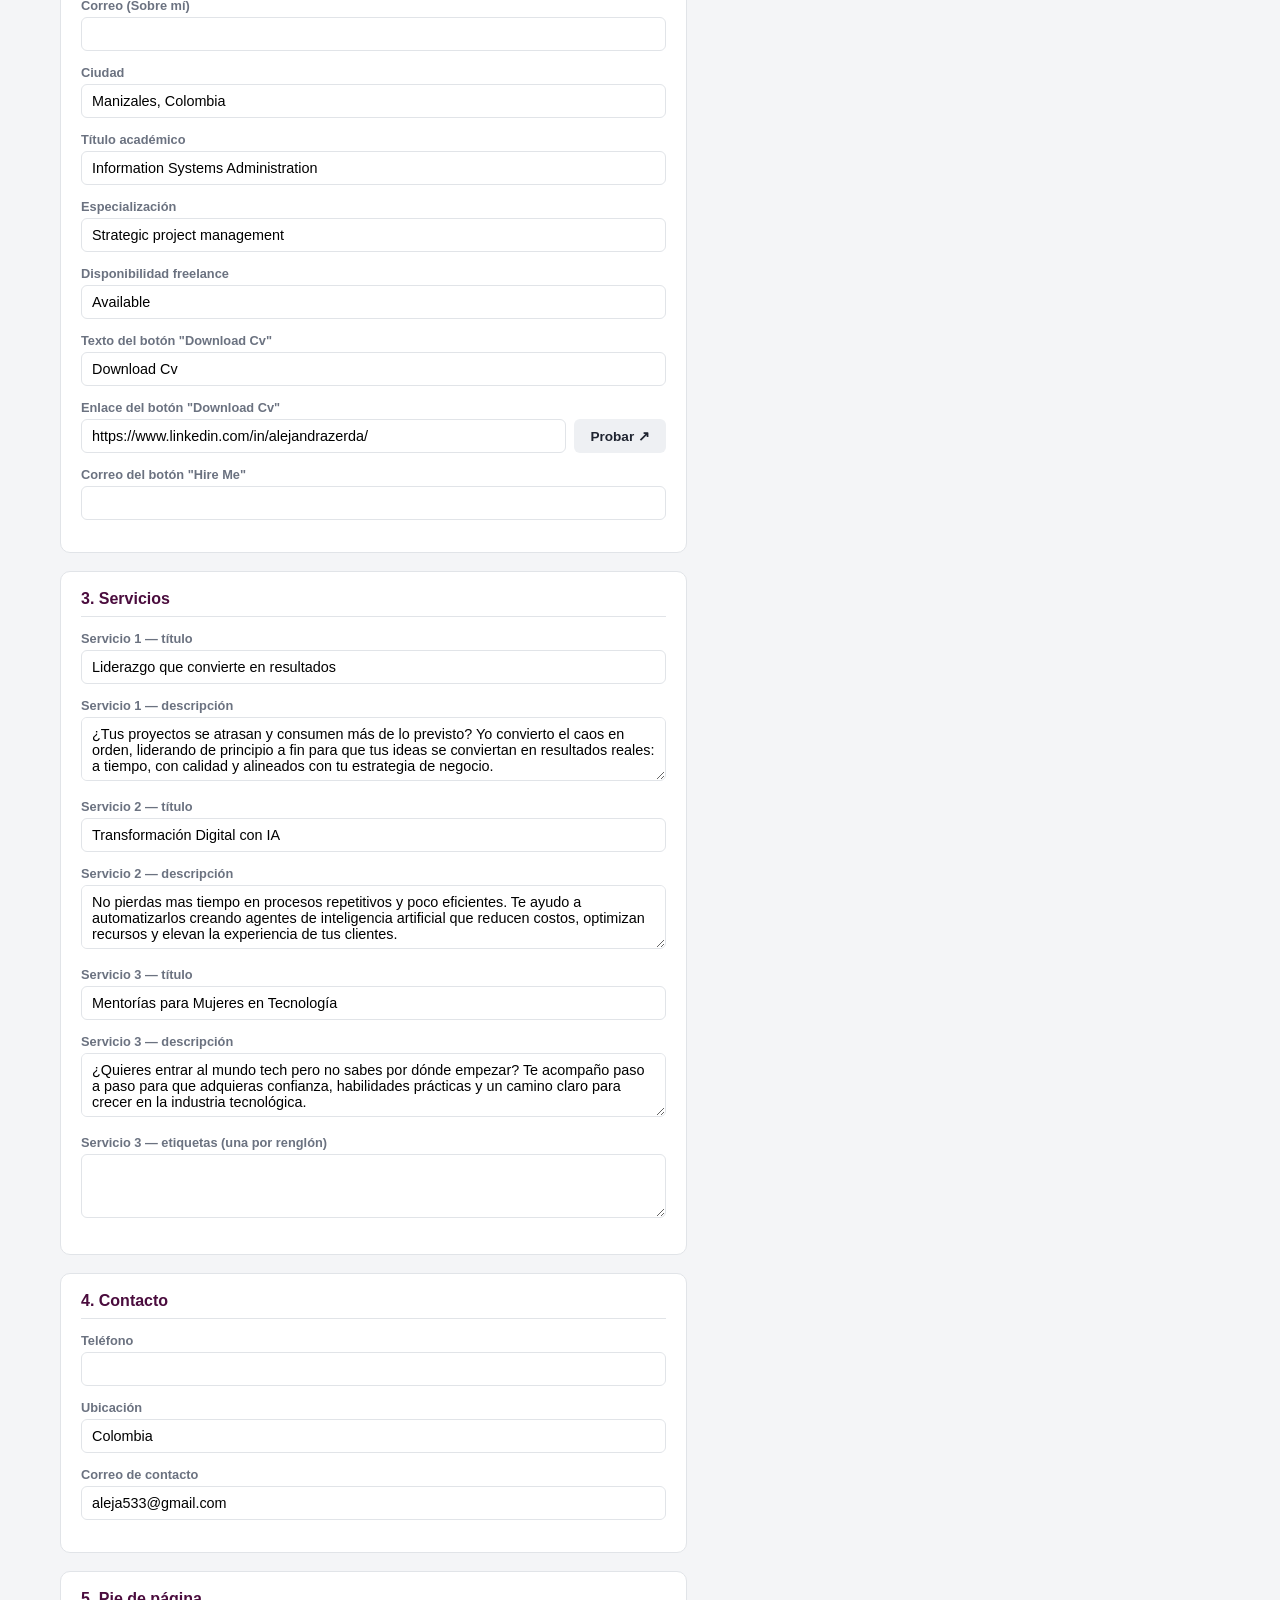
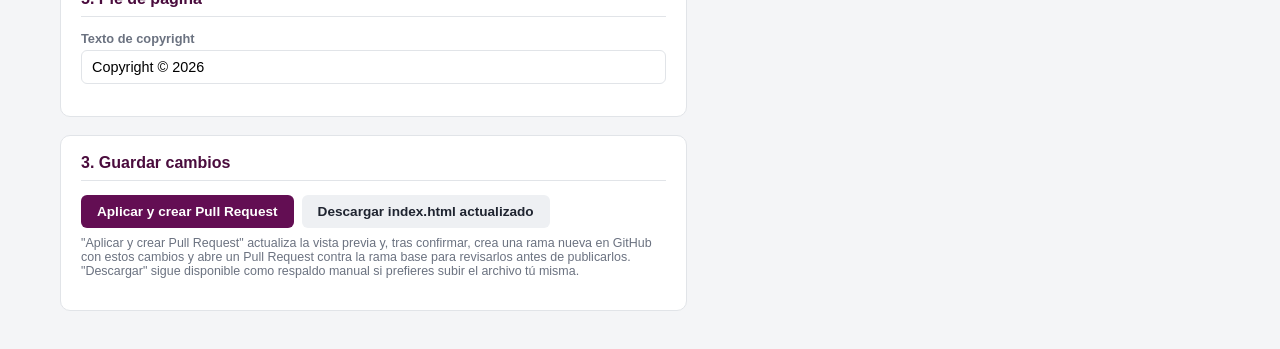
==== commit 1c297924: "Reapply pending admin panel features on top of latest main Rebuilds this branch on the current main " ====
--- a/admin.html
+++ b/admin.html
@@ -172,11 +172,13 @@
         color: var(--accent-dark);
         font-weight: 600;
       }
-      .token-row {
+      .token-row,
+      .link-row {
         display: flex;
         gap: 8px;
       }
-      .token-row input {
+      .token-row input,
+      .link-row input {
         flex: 1;
       }
       .modal-overlay {
@@ -214,6 +216,39 @@
         justify-content: flex-end;
         gap: 8px;
         margin-top: 18px;
+      }
+      .tabs {
+        display: flex;
+        gap: 6px;
+        margin-bottom: 14px;
+      }
+      .tab-btn {
+        background: #eef0f3;
+        color: var(--text);
+        border-radius: 6px 6px 0 0;
+        padding: 9px 18px;
+      }
+      .tab-btn.active {
+        background: var(--accent);
+        color: #fff;
+      }
+      .tab-panel[hidden] {
+        display: none;
+      }
+      .edu-row {
+        position: relative;
+      }
+      .edu-row-header {
+        display: flex;
+        justify-content: space-between;
+        align-items: center;
+        margin-bottom: 12px;
+      }
+      .edu-row-header strong {
+        font-size: 0.8rem;
+        color: var(--muted);
+        text-transform: uppercase;
+        letter-spacing: 0.03em;
       }
     </style>
   </head>
@@ -295,14 +330,44 @@
           </p>
         </div>
 
-        <form id="editorForm">
-          <div class="card" id="emptyState">
-            <p class="hint" style="margin: 0">
-              Aún no se ha cargado ningún contenido. Usa "Cargar contenido
-              actual" o "Cargar desde archivo…" arriba antes de editar.
+        <div class="tabs">
+          <button type="button" class="tab-btn active" data-tab="general">
+            Contenido general
+          </button>
+          <button type="button" class="tab-btn" data-tab="education">
+            Educación
+          </button>
+        </div>
+
+        <div id="tab-general" class="tab-panel">
+          <form id="editorForm">
+            <div class="card" id="emptyState">
+              <p class="hint" style="margin: 0">
+                Aún no se ha cargado ningún contenido. Usa "Cargar contenido
+                actual" o "Cargar desde archivo…" arriba antes de editar.
+              </p>
+            </div>
+          </form>
+        </div>
+
+        <div id="tab-education" class="tab-panel" hidden>
+          <div class="card">
+            <h2>Educación</h2>
+            <p class="hint">
+              Agrega, edita o elimina cursos, títulos o certificaciones.
+              Corresponden a la columna "Education" del sitio.
             </p>
+            <div id="educationList"></div>
+            <button
+              type="button"
+              class="btn-secondary"
+              id="btnAddEducation"
+              disabled
+            >
+              + Agregar curso
+            </button>
           </div>
-        </form>
+        </div>
 
         <div class="card">
           <h2>3. Guardar cambios</h2>
@@ -371,6 +436,12 @@
               label: "Frase debajo del nombre (una línea por renglón)",
               type: "textarea",
             },
+            { key: "hero-cv-text", label: "Texto del botón \"Download Cv\"", type: "text" },
+            {
+              key: "hero-cv-href",
+              label: "Enlace del botón \"Download Cv\" (URL del CV o página)",
+              type: "link",
+            },
           ],
         },
         {
@@ -379,12 +450,22 @@
             { key: "about-role-bold", label: "Rol — primera palabra (resaltada)", type: "text" },
             { key: "about-role-rest", label: "Rol — resto del texto", type: "text" },
             { key: "about-website", label: "Sitio web (texto mostrado)", type: "text" },
+            {
+              key: "about-website-href",
+              label: "Sitio web (enlace real)",
+              type: "link",
+            },
             { key: "about-email", label: "Correo (Sobre mí)", type: "text" },
             { key: "about-city", label: "Ciudad", type: "text" },
             { key: "about-degree", label: "Título académico", type: "text" },
             { key: "about-specialization", label: "Especialización", type: "text" },
             { key: "about-freelance", label: "Disponibilidad freelance", type: "text" },
-            { key: "about-linkedin-href", label: "Enlace de LinkedIn (botón CV)", type: "text" },
+            { key: "about-cv-text", label: "Texto del botón \"Download Cv\"", type: "text" },
+            {
+              key: "about-linkedin-href",
+              label: "Enlace del botón \"Download Cv\"",
+              type: "link",
+            },
             { key: "about-hire-email", label: "Correo del botón \"Hire Me\"", type: "text" },
           ],
         },
@@ -491,6 +572,7 @@
       function setActionsEnabled(enabled) {
         document.getElementById("btnApply").disabled = !enabled;
         document.getElementById("btnDownload").disabled = !enabled;
+        document.getElementById("btnAddEducation").disabled = !enabled;
       }
 
       function buildForm() {
@@ -545,6 +627,33 @@
         labelEl.setAttribute("for", "f_" + key);
         wrap.appendChild(labelEl);
 
+        if (type === "link") {
+          const row = document.createElement("div");
+          row.className = "link-row";
+          const input = document.createElement("input");
+          input.type = "text";
+          input.id = "f_" + key;
+          input.dataset.key = key;
+          input.value = value;
+          input.placeholder = "https://... o una ruta como assets/cv/mi-cv.pdf";
+          const openBtn = document.createElement("button");
+          openBtn.type = "button";
+          openBtn.className = "btn-secondary";
+          openBtn.textContent = "Probar ↗";
+          openBtn.addEventListener("click", () => {
+            const url = input.value.trim();
+            if (!url || url === "javascript:void(0);") {
+              setStatus("Este campo todavía no tiene un enlace para probar.", "warn");
+              return;
+            }
+            window.open(url, "_blank", "noopener");
+          });
+          row.appendChild(input);
+          row.appendChild(openBtn);
+          wrap.appendChild(row);
+          return wrap;
+        }
+
         const input =
           type === "textarea"
             ? document.createElement("textarea")
@@ -577,9 +686,10 @@
       function saveDraft(silent) {
         if (!parsedDoc) return;
         const values = collectFormValues();
+        const education = collectEducationRows();
         localStorage.setItem(
           DRAFT_KEY,
-          JSON.stringify({ values, savedAt: Date.now() })
+          JSON.stringify({ values, education, savedAt: Date.now() })
         );
         if (!silent) {
           setStatus("Borrador guardado automáticamente en este navegador.", "ok");
@@ -599,11 +709,12 @@
           );
           return;
         }
-        const { values, savedAt } = JSON.parse(raw);
+        const { values, education, savedAt } = JSON.parse(raw);
         Object.entries(values).forEach(([key, val]) => {
           const inp = form.querySelector(`[data-key="${CSS.escape(key)}"]`);
           if (inp) inp.value = val;
         });
+        if (education) buildEducationForm(education);
         setStatus(
           "Borrador cargado (guardado " +
             new Date(savedAt).toLocaleString() +
@@ -616,8 +727,167 @@
         const doc = new DOMParser().parseFromString(htmlText, "text/html");
         parsedDoc = doc;
         buildForm();
+        buildEducationForm(parseEducationFromDoc());
         updatePreview();
       }
+
+      // --- Education tab: repeatable list of courses/degrees ---
+      const EDU_COLORS = [
+        "#bd1550",
+        "#84ba40",
+        "#630e53",
+        "#ff5380",
+        "#0bceaf",
+        "#fbdd62",
+        "#3caac1ff",
+      ];
+      const educationListEl = document.getElementById("educationList");
+
+      function getEducationContainer() {
+        return parsedDoc
+          ? parsedDoc.querySelector('[data-edu-list="education"]')
+          : null;
+      }
+
+      function parseEducationFromDoc() {
+        const container = getEducationContainer();
+        if (!container) return [];
+        return [...container.querySelectorAll(":scope > .timeline-item")].map(
+          (item) => {
+            const title =
+              item
+                .querySelector(".timeline-title")
+                ?.textContent.replace(/\s+/g, " ")
+                .trim() || "";
+            const header = item.querySelector(".time-line-header");
+            const institutionP = header
+              ? [...header.querySelectorAll("p")].find(
+                  (p) => !p.classList.contains("timeline-year")
+                )
+              : null;
+            const institution = institutionP
+              ? institutionP.textContent.replace(/\s+/g, " ").trim()
+              : "";
+            const year =
+              item
+                .querySelector(".timeline-year")
+                ?.textContent.replace(/\s+/g, " ").trim() || "";
+            const descEl = item.querySelector(".timeline-content");
+            const description = descEl
+              ? descEl.textContent.replace(/\s+/g, " ").trim()
+              : "";
+            return { title, institution, year, description };
+          }
+        );
+      }
+
+      function scheduleEducationAutosave() {
+        clearTimeout(autosaveTimer);
+        autosaveTimer = setTimeout(() => saveDraft(true), 500);
+      }
+
+      function renderEducationRow(data) {
+        data = data || { title: "", institution: "", year: "", description: "" };
+        const row = document.createElement("div");
+        row.className = "edu-row card";
+        row.innerHTML =
+          '<div class="edu-row-header"><strong>Curso / título</strong>' +
+          '<button type="button" class="btn-secondary btn-remove-edu">Eliminar</button></div>' +
+          '<div class="field"><label>Nombre del curso o título</label>' +
+          '<input type="text" class="edu-title" /></div>' +
+          '<div class="field"><label>Institución</label>' +
+          '<input type="text" class="edu-institution" /></div>' +
+          '<div class="field"><label>Año (ej. 2024 o 2021 - 2023)</label>' +
+          '<input type="text" class="edu-year" /></div>' +
+          '<div class="field"><label>Descripción (opcional)</label>' +
+          '<textarea class="edu-description"></textarea></div>';
+        row.querySelector(".edu-title").value = data.title;
+        row.querySelector(".edu-institution").value = data.institution;
+        row.querySelector(".edu-year").value = data.year;
+        row.querySelector(".edu-description").value = data.description;
+        row.querySelector(".btn-remove-edu").addEventListener("click", () => {
+          row.remove();
+          scheduleEducationAutosave();
+        });
+        row
+          .querySelectorAll("input, textarea")
+          .forEach((inp) => inp.addEventListener("input", scheduleEducationAutosave));
+        return row;
+      }
+
+      function buildEducationForm(items) {
+        educationListEl.innerHTML = "";
+        items.forEach((item) =>
+          educationListEl.appendChild(renderEducationRow(item))
+        );
+      }
+
+      function collectEducationRows() {
+        return [...educationListEl.querySelectorAll(".edu-row")]
+          .map((row) => ({
+            title: row.querySelector(".edu-title").value.trim(),
+            institution: row.querySelector(".edu-institution").value.trim(),
+            year: row.querySelector(".edu-year").value.trim(),
+            description: row.querySelector(".edu-description").value.trim(),
+          }))
+          .filter((item) => item.title || item.institution || item.year || item.description);
+      }
+
+      function writeEducationToDoc() {
+        const container = getEducationContainer();
+        if (!container) return;
+        const rows = collectEducationRows();
+        container.innerHTML = "";
+        rows.forEach((item, idx) => {
+          const color = EDU_COLORS[idx % EDU_COLORS.length];
+          const div = parsedDoc.createElement("div");
+          div.className = "timeline-item timeline-border";
+          div.setAttribute("data-color", color);
+          const institutionHtml = item.institution
+            ? "<p>" + escapeHtml(item.institution) + "</p>"
+            : "";
+          const descriptionHtml = item.description
+            ? '<div class="timeline-content"><p>' +
+              escapeHtml(item.description) +
+              "</p></div>"
+            : "";
+          div.innerHTML =
+            '<div class="timeline-icon data-background" data-color="' +
+            color +
+            '"></div>' +
+            '<div class="timeline-contents">' +
+            '<div class="time-line-header">' +
+            '<h6 class="timeline-title">' +
+            escapeHtml(item.title) +
+            "</h6>" +
+            institutionHtml +
+            '<p class="timeline-year">' +
+            escapeHtml(item.year) +
+            "</p>" +
+            "</div>" +
+            descriptionHtml +
+            "</div>";
+          container.appendChild(div);
+        });
+      }
+
+      document.getElementById("btnAddEducation").addEventListener("click", () => {
+        educationListEl.appendChild(renderEducationRow());
+        scheduleEducationAutosave();
+      });
+
+      document.querySelectorAll(".tab-btn").forEach((btn) => {
+        btn.addEventListener("click", () => {
+          document
+            .querySelectorAll(".tab-btn")
+            .forEach((b) => b.classList.remove("active"));
+          btn.classList.add("active");
+          document
+            .querySelectorAll(".tab-panel")
+            .forEach((p) => (p.hidden = true));
+          document.getElementById("tab-" + btn.dataset.tab).hidden = false;
+        });
+      });
 
       async function loadFromServer() {
         setStatus("Cargando index.html…", "warn");
@@ -644,6 +914,7 @@
           const el = getFieldEl(key);
           if (el) writeValue(el, val);
         });
+        writeEducationToDoc();
         return true;
       }
 
@@ -731,7 +1002,11 @@
             /* response wasn't JSON */
           }
           throw new Error(
-            "GitHub API " + res.status + (detail ? ": " + detail : "")
+            "GitHub API " +
+              res.status +
+              " en " +
+              path.split("?")[0] +
+              (detail ? ": " + detail : "")
           );
         }
         return res.status === 204 ? null : res.json();
@@ -834,7 +1109,12 @@
               pr.html_url +
               "</a>";
           } catch (err) {
-            setStatus("No se pudo crear el Pull Request: " + err.message, "err");
+            let msg = "No se pudo crear el Pull Request: " + err.message;
+            if (/403/.test(err.message)) {
+              msg +=
+                ' — revisa que tu token tenga permisos "Contents: Read and write" y "Pull requests: Read and write" para este repositorio (github.com/settings/tokens).';
+            }
+            setStatus(msg, "err");
           } finally {
             applyBtn.disabled = false;
           }
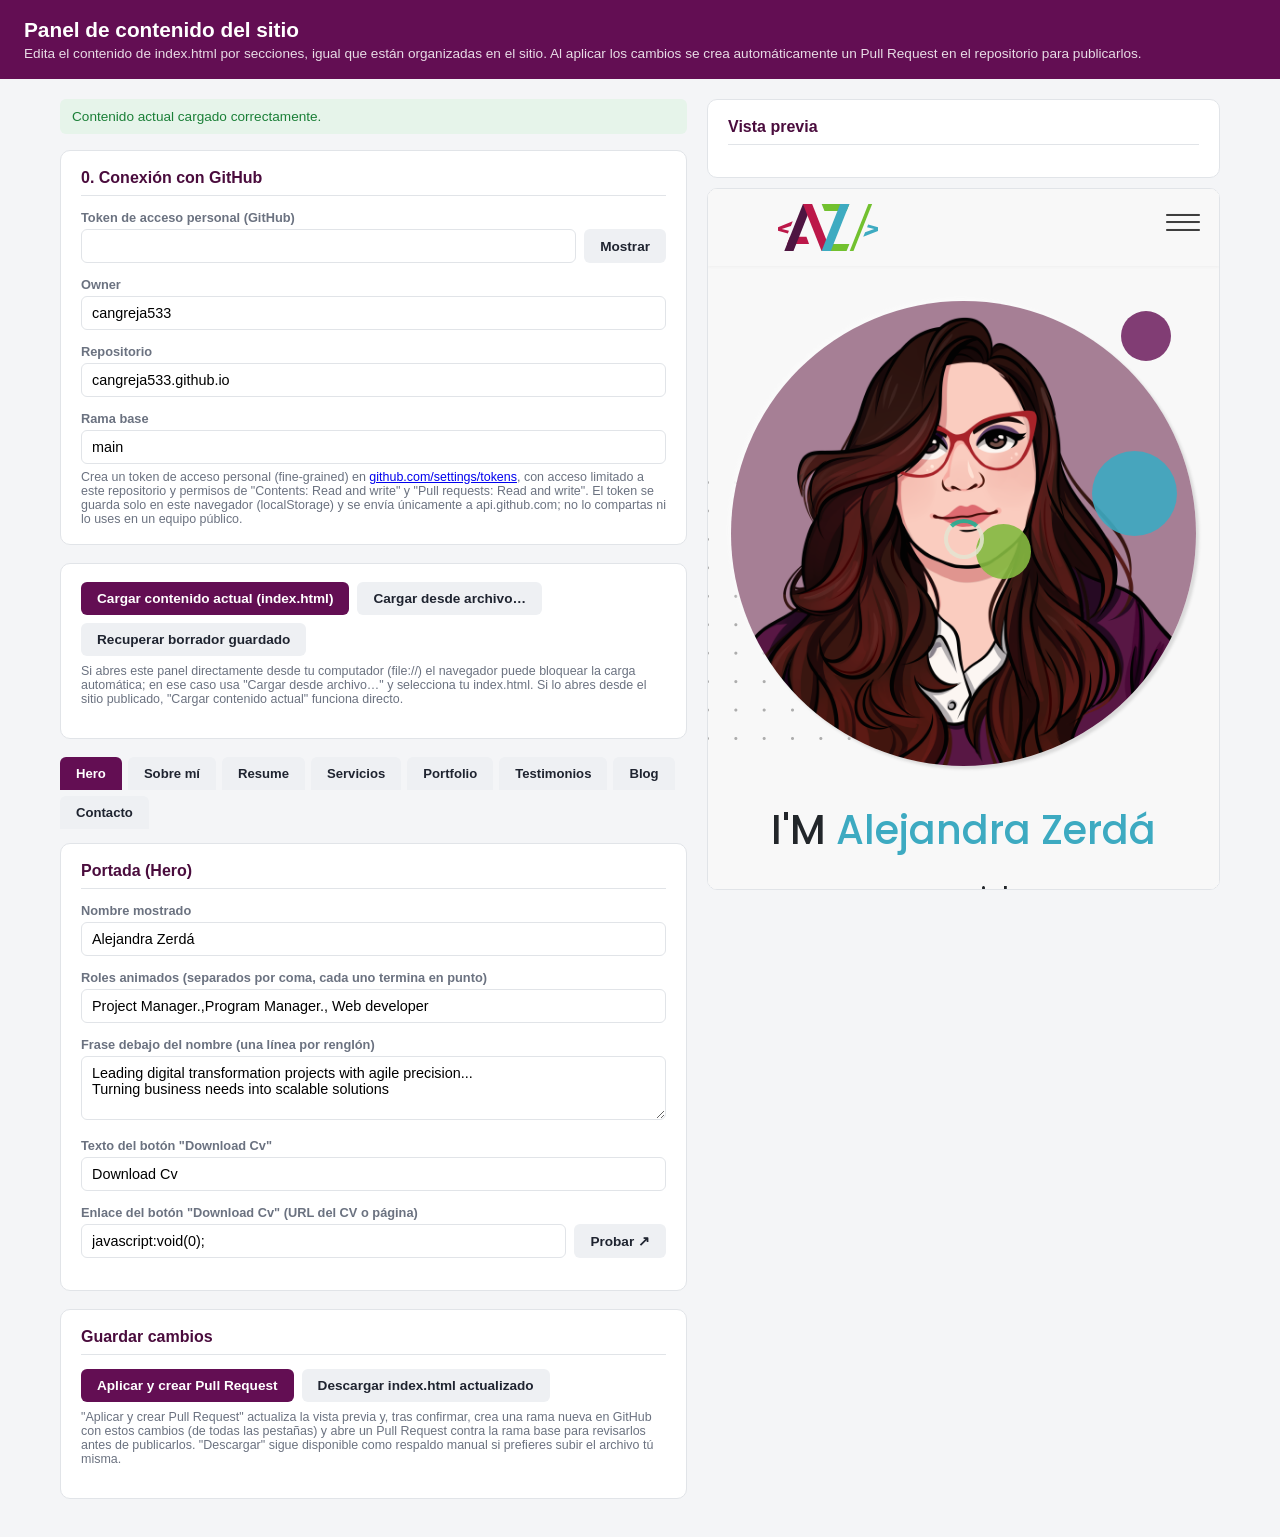
==== commit 7954b4e6: "Reorganize admin.html into per-section tabs (Hero, About, Resume, Services, Portfolio, Testimonial, " ====
--- a/admin.html
+++ b/admin.html
@@ -69,6 +69,11 @@
         border-bottom: 1px solid var(--border);
         padding-bottom: 8px;
       }
+      .card h3 {
+        font-size: 0.92rem;
+        margin: 0 0 12px;
+        color: var(--accent-dark);
+      }
       .field {
         margin-bottom: 14px;
       }
@@ -219,6 +224,7 @@
       }
       .tabs {
         display: flex;
+        flex-wrap: wrap;
         gap: 6px;
         margin-bottom: 14px;
       }
@@ -226,7 +232,8 @@
         background: #eef0f3;
         color: var(--text);
         border-radius: 6px 6px 0 0;
-        padding: 9px 18px;
+        padding: 9px 16px;
+        font-size: 0.82rem;
       }
       .tab-btn.active {
         background: var(--accent);
@@ -235,16 +242,16 @@
       .tab-panel[hidden] {
         display: none;
       }
-      .edu-row {
+      .list-row {
         position: relative;
       }
-      .edu-row-header {
+      .list-row-header {
         display: flex;
         justify-content: space-between;
         align-items: center;
         margin-bottom: 12px;
       }
-      .edu-row-header strong {
+      .list-row-header strong {
         font-size: 0.8rem;
         color: var(--muted);
         text-transform: uppercase;
@@ -256,9 +263,9 @@
     <header>
       <h1>Panel de contenido del sitio</h1>
       <p>
-        Edita los textos principales de index.html sin tocar código. Al
-        aplicar los cambios se crea automáticamente un Pull Request en el
-        repositorio para publicarlos.
+        Edita el contenido de index.html por secciones, igual que están
+        organizadas en el sitio. Al aplicar los cambios se crea
+        automáticamente un Pull Request en el repositorio para publicarlos.
       </p>
     </header>
 
@@ -315,62 +322,107 @@
             <button class="btn-secondary" id="btnDraft">
               Recuperar borrador guardado
             </button>
-            <input
-              type="file"
-              id="fileFallback"
-              accept=".html,text/html"
-            />
+            <input type="file" id="fileFallback" accept=".html,text/html" />
           </div>
           <p class="hint">
-            Si abres este panel directamente desde tu computador
-            (file://) el navegador puede bloquear la carga automática; en
-            ese caso usa "Cargar desde archivo…" y selecciona tu
-            index.html. Si lo abres desde el sitio publicado, "Cargar
-            contenido actual" funciona directo.
+            Si abres este panel directamente desde tu computador (file://) el
+            navegador puede bloquear la carga automática; en ese caso usa
+            "Cargar desde archivo…" y selecciona tu index.html. Si lo abres
+            desde el sitio publicado, "Cargar contenido actual" funciona
+            directo.
           </p>
         </div>
 
         <div class="tabs">
-          <button type="button" class="tab-btn active" data-tab="general">
-            Contenido general
-          </button>
-          <button type="button" class="tab-btn" data-tab="education">
-            Educación
-          </button>
+          <button type="button" class="tab-btn active" data-tab="hero">Hero</button>
+          <button type="button" class="tab-btn" data-tab="about">Sobre mí</button>
+          <button type="button" class="tab-btn" data-tab="resume">Resume</button>
+          <button type="button" class="tab-btn" data-tab="services">Servicios</button>
+          <button type="button" class="tab-btn" data-tab="portfolio">Portfolio</button>
+          <button type="button" class="tab-btn" data-tab="testimonial">Testimonios</button>
+          <button type="button" class="tab-btn" data-tab="blog">Blog</button>
+          <button type="button" class="tab-btn" data-tab="contact">Contacto</button>
         </div>
 
-        <div id="tab-general" class="tab-panel">
-          <form id="editorForm">
+        <form id="editorForm">
+          <div id="tab-hero" class="tab-panel">
             <div class="card" id="emptyState">
               <p class="hint" style="margin: 0">
                 Aún no se ha cargado ningún contenido. Usa "Cargar contenido
                 actual" o "Cargar desde archivo…" arriba antes de editar.
               </p>
             </div>
-          </form>
-        </div>
-
-        <div id="tab-education" class="tab-panel" hidden>
+          </div>
+          <div id="tab-about" class="tab-panel" hidden></div>
+          <div id="tab-services" class="tab-panel" hidden></div>
+          <div id="tab-contact" class="tab-panel" hidden></div>
+        </form>
+
+        <div id="tab-resume" class="tab-panel" hidden>
           <div class="card">
-            <h2>Educación</h2>
+            <h2>Resume — Experiencia</h2>
+            <p class="hint">
+              Agrega, edita o elimina puestos de trabajo. Corresponden a la
+              columna "Experience" del sitio.
+            </p>
+            <div id="experienceList"></div>
+            <button type="button" class="btn-secondary" id="btnAddExperience" disabled>
+              + Agregar experiencia
+            </button>
+          </div>
+          <div class="card">
+            <h2>Resume — Estudios</h2>
             <p class="hint">
               Agrega, edita o elimina cursos, títulos o certificaciones.
               Corresponden a la columna "Education" del sitio.
             </p>
             <div id="educationList"></div>
-            <button
-              type="button"
-              class="btn-secondary"
-              id="btnAddEducation"
-              disabled
-            >
+            <button type="button" class="btn-secondary" id="btnAddEducation" disabled>
               + Agregar curso
             </button>
           </div>
         </div>
 
+        <div id="tab-portfolio" class="tab-panel" hidden>
+          <div class="card">
+            <h2>Portfolio</h2>
+            <p class="hint">
+              Agrega, edita o elimina proyectos del portafolio. La categoría
+              controla los filtros del sitio: usa una o más de estas
+              palabras separadas por espacio — webdesign, mobiledesign, seo,
+              graphic.
+            </p>
+            <div id="portfolioList"></div>
+            <button type="button" class="btn-secondary" id="btnAddPortfolio" disabled>
+              + Agregar proyecto
+            </button>
+          </div>
+        </div>
+
+        <div id="tab-testimonial" class="tab-panel" hidden>
+          <div class="card">
+            <h2>Testimonios</h2>
+            <p class="hint">Agrega, edita o elimina testimonios de clientes.</p>
+            <div id="testimonialList"></div>
+            <button type="button" class="btn-secondary" id="btnAddTestimonial" disabled>
+              + Agregar testimonio
+            </button>
+          </div>
+        </div>
+
+        <div id="tab-blog" class="tab-panel" hidden>
+          <div class="card">
+            <h2>Blog</h2>
+            <p class="hint">Agrega, edita o elimina publicaciones del blog.</p>
+            <div id="blogList"></div>
+            <button type="button" class="btn-secondary" id="btnAddBlog" disabled>
+              + Agregar publicación
+            </button>
+          </div>
+        </div>
+
         <div class="card">
-          <h2>3. Guardar cambios</h2>
+          <h2>Guardar cambios</h2>
           <div class="toolbar">
             <button class="btn-primary" id="btnApply" disabled>
               Aplicar y crear Pull Request
@@ -381,10 +433,11 @@
           </div>
           <p class="hint">
             "Aplicar y crear Pull Request" actualiza la vista previa y, tras
-            confirmar, crea una rama nueva en GitHub con estos cambios y
-            abre un Pull Request contra la rama base para revisarlos antes
-            de publicarlos. "Descargar" sigue disponible como respaldo
-            manual si prefieres subir el archivo tú misma.
+            confirmar, crea una rama nueva en GitHub con estos cambios (de
+            todas las pestañas) y abre un Pull Request contra la rama base
+            para revisarlos antes de publicarlos. "Descargar" sigue
+            disponible como respaldo manual si prefieres subir el archivo tú
+            misma.
           </p>
         </div>
       </div>
@@ -415,15 +468,17 @@
     </div>
 
     <script>
-      const DRAFT_KEY = "site-admin-draft-v1";
+      const DRAFT_KEY = "site-admin-draft-v2";
       const GH_SETTINGS_KEY = "site-admin-gh-settings-v1";
 
-      // Human-friendly grouping/labels for known fields. Any [data-edit]
-      // found in the loaded HTML that isn't listed here still gets a
-      // generic field, so the form never silently drops content.
+      // Human-friendly grouping/labels for known fields, grouped by which
+      // tab they belong to. Any [data-edit] found in the loaded HTML that
+      // isn't listed here still gets a generic field (added to the
+      // "contact" tab), so the form never silently drops content.
       const GROUPS = [
         {
-          title: "1. Portada (Hero)",
+          tab: "hero",
+          title: "Portada (Hero)",
           fields: [
             { key: "hero-name", label: "Nombre mostrado", type: "text" },
             {
@@ -445,7 +500,8 @@
           ],
         },
         {
-          title: "2. Sobre mí",
+          tab: "about",
+          title: "Sobre mí",
           fields: [
             { key: "about-role-bold", label: "Rol — primera palabra (resaltada)", type: "text" },
             { key: "about-role-rest", label: "Rol — resto del texto", type: "text" },
@@ -470,7 +526,8 @@
           ],
         },
         {
-          title: "3. Servicios",
+          tab: "services",
+          title: "Servicios",
           fields: [
             { key: "service1-title", label: "Servicio 1 — título", type: "text" },
             { key: "service1-desc", label: "Servicio 1 — descripción", type: "textarea" },
@@ -486,7 +543,8 @@
           ],
         },
         {
-          title: "4. Contacto",
+          tab: "contact",
+          title: "Contacto",
           fields: [
             { key: "contact-phone", label: "Teléfono", type: "text" },
             { key: "contact-location", label: "Ubicación", type: "text" },
@@ -494,7 +552,8 @@
           ],
         },
         {
-          title: "5. Pie de página",
+          tab: "contact",
+          title: "Pie de página",
           fields: [
             { key: "footer-copyright", label: "Texto de copyright", type: "text" },
           ],
@@ -518,6 +577,11 @@
           .replace(/&/g, "&amp;")
           .replace(/</g, "&lt;")
           .replace(/>/g, "&gt;");
+      }
+
+      function scheduleAutosave() {
+        clearTimeout(autosaveTimer);
+        autosaveTimer = setTimeout(() => saveDraft(true), 500);
       }
 
       function getFieldEl(key) {
@@ -570,19 +634,38 @@
       }
 
       function setActionsEnabled(enabled) {
-        document.getElementById("btnApply").disabled = !enabled;
-        document.getElementById("btnDownload").disabled = !enabled;
-        document.getElementById("btnAddEducation").disabled = !enabled;
+        [
+          "btnApply",
+          "btnDownload",
+          "btnAddEducation",
+          "btnAddExperience",
+          "btnAddPortfolio",
+          "btnAddTestimonial",
+          "btnAddBlog",
+        ].forEach((id) => {
+          document.getElementById(id).disabled = !enabled;
+        });
       }
 
       function buildForm() {
-        form.innerHTML = "";
-        if (!parsedDoc) return;
+        const formTabs = ["hero", "about", "services", "contact"];
+        formTabs.forEach((tab) => {
+          document.getElementById("tab-" + tab).innerHTML = "";
+        });
+        if (!parsedDoc) {
+          const empty = document.createElement("div");
+          empty.className = "card";
+          empty.innerHTML =
+            '<p class="hint" style="margin:0">Aún no se ha cargado ningún contenido. Usa "Cargar contenido actual" o "Cargar desde archivo…" arriba antes de editar.</p>';
+          document.getElementById("tab-hero").appendChild(empty);
+          return;
+        }
         setActionsEnabled(true);
 
         const known = allKnownKeys();
 
         GROUPS.forEach((group) => {
+          const panel = document.getElementById("tab-" + group.tab);
           const card = document.createElement("div");
           card.className = "card";
           const h2 = document.createElement("h2");
@@ -595,15 +678,16 @@
             card.appendChild(renderField(f.key, f.label, f.type, readValue(el)));
           });
 
-          if (card.children.length > 1) form.appendChild(card);
+          if (card.children.length > 1) panel.appendChild(card);
         });
 
         // Any [data-edit] present in the doc but not covered above still
-        // gets an editable field, generically labeled.
+        // gets an editable field, generically labeled, in the Contact tab.
         const extras = [...parsedDoc.querySelectorAll("[data-edit]")].filter(
           (el) => !known.has(el.getAttribute("data-edit"))
         );
         if (extras.length) {
+          const panel = document.getElementById("tab-contact");
           const card = document.createElement("div");
           card.className = "card";
           const h2 = document.createElement("h2");
@@ -613,7 +697,7 @@
             const key = el.getAttribute("data-edit");
             card.appendChild(renderField(key, key, "textarea", readValue(el)));
           });
-          form.appendChild(card);
+          panel.appendChild(card);
         }
 
         scheduleAutosaveBindings();
@@ -668,10 +752,7 @@
 
       function scheduleAutosaveBindings() {
         form.querySelectorAll("input, textarea").forEach((inp) => {
-          inp.addEventListener("input", () => {
-            clearTimeout(autosaveTimer);
-            autosaveTimer = setTimeout(() => saveDraft(true), 500);
-          });
+          inp.addEventListener("input", scheduleAutosave);
         });
       }
 
@@ -683,56 +764,69 @@
         return values;
       }
 
-      function saveDraft(silent) {
-        if (!parsedDoc) return;
-        const values = collectFormValues();
-        const education = collectEducationRows();
-        localStorage.setItem(
-          DRAFT_KEY,
-          JSON.stringify({ values, education, savedAt: Date.now() })
-        );
-        if (!silent) {
-          setStatus("Borrador guardado automáticamente en este navegador.", "ok");
-        }
-      }
-
-      function loadDraftIntoForm() {
-        const raw = localStorage.getItem(DRAFT_KEY);
-        if (!raw) {
-          setStatus("No hay ningún borrador guardado todavía.", "warn");
-          return;
-        }
-        if (!parsedDoc) {
-          setStatus(
-            "Primero carga el contenido actual, luego recupera el borrador.",
-            "warn"
-          );
-          return;
-        }
-        const { values, education, savedAt } = JSON.parse(raw);
-        Object.entries(values).forEach(([key, val]) => {
-          const inp = form.querySelector(`[data-key="${CSS.escape(key)}"]`);
-          if (inp) inp.value = val;
-        });
-        if (education) buildEducationForm(education);
-        setStatus(
-          "Borrador cargado (guardado " +
-            new Date(savedAt).toLocaleString() +
-            ").",
-          "ok"
-        );
-      }
-
-      function parseHtml(htmlText) {
-        const doc = new DOMParser().parseFromString(htmlText, "text/html");
-        parsedDoc = doc;
-        buildForm();
-        buildEducationForm(parseEducationFromDoc());
-        updatePreview();
-      }
-
-      // --- Education tab: repeatable list of courses/degrees ---
-      const EDU_COLORS = [
+      // ------------------------------------------------------------------
+      // Generic repeatable-list UI: used by Resume (experience/education),
+      // Portfolio, Testimonial and Blog tabs. Each list has its own field
+      // spec (for rendering/collecting rows) and its own parse/write
+      // functions (since the underlying HTML shape differs per section).
+      // ------------------------------------------------------------------
+      function renderListRow(fields, data) {
+        data = data || {};
+        const row = document.createElement("div");
+        row.className = "list-row card";
+        const header = document.createElement("div");
+        header.className = "list-row-header";
+        header.innerHTML = "<strong>Elemento</strong>";
+        const removeBtn = document.createElement("button");
+        removeBtn.type = "button";
+        removeBtn.className = "btn-secondary";
+        removeBtn.textContent = "Eliminar";
+        removeBtn.addEventListener("click", () => {
+          row.remove();
+          scheduleAutosave();
+        });
+        header.appendChild(removeBtn);
+        row.appendChild(header);
+
+        fields.forEach((f) => {
+          const wrap = document.createElement("div");
+          wrap.className = "field";
+          const label = document.createElement("label");
+          label.textContent = f.label;
+          wrap.appendChild(label);
+          const input =
+            f.type === "textarea"
+              ? document.createElement("textarea")
+              : document.createElement("input");
+          if (f.type !== "textarea") input.type = "text";
+          input.className = "lrow-" + f.key;
+          input.value = data[f.key] || "";
+          input.addEventListener("input", scheduleAutosave);
+          wrap.appendChild(input);
+          row.appendChild(wrap);
+        });
+        return row;
+      }
+
+      function buildListForm(listEl, fields, items) {
+        listEl.innerHTML = "";
+        items.forEach((item) => listEl.appendChild(renderListRow(fields, item)));
+      }
+
+      function collectListRows(listEl, fields) {
+        return [...listEl.querySelectorAll(":scope > .list-row")]
+          .map((row) => {
+            const obj = {};
+            fields.forEach((f) => {
+              obj[f.key] = row.querySelector(".lrow-" + f.key).value.trim();
+            });
+            return obj;
+          })
+          .filter((obj) => Object.values(obj).some((v) => v));
+      }
+
+      // --- Resume tab: Experiencia + Estudios (shared "timeline" shape) ---
+      const TIMELINE_COLORS = [
         "#bd1550",
         "#84ba40",
         "#630e53",
@@ -741,16 +835,27 @@
         "#fbdd62",
         "#3caac1ff",
       ];
+      const TIMELINE_FIELDS = [
+        { key: "title", label: "Título / cargo" },
+        { key: "institution", label: "Institución / empresa" },
+        { key: "year", label: "Año (ej. 2024 o 2021 - 2023)" },
+        {
+          key: "description",
+          label: "Descripción (opcional; una línea por viñeta si son varias)",
+          type: "textarea",
+        },
+      ];
       const educationListEl = document.getElementById("educationList");
-
-      function getEducationContainer() {
+      const experienceListEl = document.getElementById("experienceList");
+
+      function getTimelineContainer(listKey) {
         return parsedDoc
-          ? parsedDoc.querySelector('[data-edu-list="education"]')
+          ? parsedDoc.querySelector(`[data-edu-list="${listKey}"]`)
           : null;
       }
 
-      function parseEducationFromDoc() {
-        const container = getEducationContainer();
+      function parseTimelineFromDoc(listKey) {
+        const container = getTimelineContainer(listKey);
         if (!container) return [];
         return [...container.querySelectorAll(":scope > .timeline-item")].map(
           (item) => {
@@ -773,84 +878,50 @@
                 .querySelector(".timeline-year")
                 ?.textContent.replace(/\s+/g, " ").trim() || "";
             const descEl = item.querySelector(".timeline-content");
-            const description = descEl
-              ? descEl.textContent.replace(/\s+/g, " ").trim()
-              : "";
+            let description = "";
+            if (descEl) {
+              const ul = descEl.querySelector("ul");
+              if (ul) {
+                description = [...ul.querySelectorAll("li")]
+                  .map((li) => li.textContent.replace(/\s+/g, " ").trim())
+                  .join("\n");
+              } else {
+                description = descEl.textContent.replace(/\s+/g, " ").trim();
+              }
+            }
             return { title, institution, year, description };
           }
         );
       }
 
-      function scheduleEducationAutosave() {
-        clearTimeout(autosaveTimer);
-        autosaveTimer = setTimeout(() => saveDraft(true), 500);
-      }
-
-      function renderEducationRow(data) {
-        data = data || { title: "", institution: "", year: "", description: "" };
-        const row = document.createElement("div");
-        row.className = "edu-row card";
-        row.innerHTML =
-          '<div class="edu-row-header"><strong>Curso / título</strong>' +
-          '<button type="button" class="btn-secondary btn-remove-edu">Eliminar</button></div>' +
-          '<div class="field"><label>Nombre del curso o título</label>' +
-          '<input type="text" class="edu-title" /></div>' +
-          '<div class="field"><label>Institución</label>' +
-          '<input type="text" class="edu-institution" /></div>' +
-          '<div class="field"><label>Año (ej. 2024 o 2021 - 2023)</label>' +
-          '<input type="text" class="edu-year" /></div>' +
-          '<div class="field"><label>Descripción (opcional)</label>' +
-          '<textarea class="edu-description"></textarea></div>';
-        row.querySelector(".edu-title").value = data.title;
-        row.querySelector(".edu-institution").value = data.institution;
-        row.querySelector(".edu-year").value = data.year;
-        row.querySelector(".edu-description").value = data.description;
-        row.querySelector(".btn-remove-edu").addEventListener("click", () => {
-          row.remove();
-          scheduleEducationAutosave();
-        });
-        row
-          .querySelectorAll("input, textarea")
-          .forEach((inp) => inp.addEventListener("input", scheduleEducationAutosave));
-        return row;
-      }
-
-      function buildEducationForm(items) {
-        educationListEl.innerHTML = "";
-        items.forEach((item) =>
-          educationListEl.appendChild(renderEducationRow(item))
-        );
-      }
-
-      function collectEducationRows() {
-        return [...educationListEl.querySelectorAll(".edu-row")]
-          .map((row) => ({
-            title: row.querySelector(".edu-title").value.trim(),
-            institution: row.querySelector(".edu-institution").value.trim(),
-            year: row.querySelector(".edu-year").value.trim(),
-            description: row.querySelector(".edu-description").value.trim(),
-          }))
-          .filter((item) => item.title || item.institution || item.year || item.description);
-      }
-
-      function writeEducationToDoc() {
-        const container = getEducationContainer();
+      function writeTimelineToDoc(listKey, listEl) {
+        const container = getTimelineContainer(listKey);
         if (!container) return;
-        const rows = collectEducationRows();
+        const rows = collectListRows(listEl, TIMELINE_FIELDS);
         container.innerHTML = "";
         rows.forEach((item, idx) => {
-          const color = EDU_COLORS[idx % EDU_COLORS.length];
+          const color = TIMELINE_COLORS[idx % TIMELINE_COLORS.length];
           const div = parsedDoc.createElement("div");
           div.className = "timeline-item timeline-border";
           div.setAttribute("data-color", color);
           const institutionHtml = item.institution
             ? "<p>" + escapeHtml(item.institution) + "</p>"
             : "";
-          const descriptionHtml = item.description
-            ? '<div class="timeline-content"><p>' +
-              escapeHtml(item.description) +
-              "</p></div>"
-            : "";
+          let descriptionHtml = "";
+          if (item.description) {
+            const lines = item.description
+              .split("\n")
+              .map((s) => s.trim())
+              .filter(Boolean);
+            descriptionHtml =
+              lines.length > 1
+                ? '<div class="timeline-content"><ul>' +
+                  lines.map((l) => "<li>" + escapeHtml(l) + "</li>").join("") +
+                  "</ul></div>"
+                : '<div class="timeline-content"><p>' +
+                  escapeHtml(item.description) +
+                  "</p></div>";
+          }
           div.innerHTML =
             '<div class="timeline-icon data-background" data-color="' +
             color +
@@ -872,22 +943,320 @@
       }
 
       document.getElementById("btnAddEducation").addEventListener("click", () => {
-        educationListEl.appendChild(renderEducationRow());
-        scheduleEducationAutosave();
+        educationListEl.appendChild(renderListRow(TIMELINE_FIELDS));
+        scheduleAutosave();
       });
-
+      document.getElementById("btnAddExperience").addEventListener("click", () => {
+        experienceListEl.appendChild(renderListRow(TIMELINE_FIELDS));
+        scheduleAutosave();
+      });
+
+      // --- Portfolio tab ---
+      const PORTFOLIO_FIELDS = [
+        { key: "title", label: "Título" },
+        {
+          key: "category",
+          label: "Categoría (una o más, separadas por espacio: webdesign, mobiledesign, seo, graphic)",
+        },
+        { key: "image", label: "Imagen (URL)" },
+      ];
+      const portfolioListEl = document.getElementById("portfolioList");
+
+      function getPortfolioContainer() {
+        return parsedDoc
+          ? parsedDoc.querySelector('[data-portfolio-list="items"]')
+          : null;
+      }
+
+      function parsePortfolioFromDoc() {
+        const container = getPortfolioContainer();
+        if (!container) return [];
+        return [...container.querySelectorAll(":scope > .portfolio-item")].map(
+          (item) => {
+            const img = item.querySelector("img");
+            const image = img ? img.getAttribute("src") || "" : "";
+            const title =
+              item.querySelector("h5")?.textContent.replace(/\s+/g, " ").trim() ||
+              "";
+            const category = [...item.classList]
+              .filter((c) => c !== "col-lg-4" && c !== "portfolio-item")
+              .join(" ");
+            return { title, category, image };
+          }
+        );
+      }
+
+      function writePortfolioToDoc() {
+        const container = getPortfolioContainer();
+        if (!container) return;
+        const rows = collectListRows(portfolioListEl, PORTFOLIO_FIELDS);
+        container.innerHTML = "";
+        rows.forEach((item) => {
+          const div = parsedDoc.createElement("div");
+          div.className = ("col-lg-4 portfolio-item " + item.category).trim();
+          const img = escapeHtml(item.image);
+          div.innerHTML =
+            '<div class="image-border"><div class="portfolio-item-content">' +
+            '<img src="' +
+            img +
+            '" alt="/" class="img-fluid">' +
+            '<div class="img-overlay text-center"><div class="img-overlay-content">' +
+            '<div class="portfolio-icon">' +
+            '<a href="javascript:void();" type="button" data-toggle="modal" data-target="#portfolio-single"><i class="lni-link"></i></a>' +
+            '<a href="' +
+            img +
+            '" class="js-zoom-gallery"><i class="lni-search"></i></a>' +
+            "</div>" +
+            '<h5 class="mt-3 mb-0">' +
+            escapeHtml(item.title) +
+            "</h5>" +
+            "</div></div></div></div>";
+          container.appendChild(div);
+        });
+      }
+
+      document.getElementById("btnAddPortfolio").addEventListener("click", () => {
+        portfolioListEl.appendChild(renderListRow(PORTFOLIO_FIELDS));
+        scheduleAutosave();
+      });
+
+      // --- Testimonial tab ---
+      const TESTIMONIAL_FIELDS = [
+        { key: "image", label: "Foto (URL)" },
+        { key: "quote", label: "Testimonio", type: "textarea" },
+        { key: "name", label: "Nombre" },
+        { key: "role", label: "Cargo / empresa" },
+      ];
+      const testimonialListEl = document.getElementById("testimonialList");
+
+      function getTestimonialContainer() {
+        return parsedDoc
+          ? parsedDoc.querySelector('[data-testimonial-list="items"]')
+          : null;
+      }
+
+      function parseTestimonialFromDoc() {
+        const container = getTestimonialContainer();
+        if (!container) return [];
+        return [...container.querySelectorAll(":scope > .testimonial-item")].map(
+          (item) => {
+            const img = item.querySelector("img");
+            const image = img ? img.getAttribute("src") || "" : "";
+            const quoteP = item.querySelector("p");
+            const quote = quoteP
+              ? quoteP.textContent
+                  .replace(/\s+/g, " ")
+                  .trim()
+                  .replace(/^"\s*/, "")
+                  .replace(/\s*"$/, "")
+              : "";
+            const nameSpan = item.querySelector("span.d-block");
+            let name = "";
+            let role = "";
+            if (nameSpan) {
+              const small = nameSpan.querySelector("small");
+              role = small ? small.textContent.replace(/\s+/g, " ").trim() : "";
+              const clone = nameSpan.cloneNode(true);
+              const smallInClone = clone.querySelector("small");
+              if (smallInClone) smallInClone.remove();
+              name = clone.textContent.replace(/\s+/g, " ").trim().replace(/,$/, "");
+            }
+            return { image, quote, name, role };
+          }
+        );
+      }
+
+      function writeTestimonialToDoc() {
+        const container = getTestimonialContainer();
+        if (!container) return;
+        const rows = collectListRows(testimonialListEl, TESTIMONIAL_FIELDS);
+        container.innerHTML = "";
+        rows.forEach((item) => {
+          const div = parsedDoc.createElement("div");
+          div.className = "testimonial-item box-border";
+          div.innerHTML =
+            '<div class="testimonial-image"><div class="testimonial-image-border">' +
+            '<img src="' +
+            escapeHtml(item.image) +
+            '" alt="/"></div></div>' +
+            '<p class="mb-0 mt-3 text-muted">" ' +
+            escapeHtml(item.quote) +
+            ' "</p>' +
+            '<span class="d-block font-weight-bold text-dark mt-3">' +
+            escapeHtml(item.name) +
+            ",\n" +
+            '<small class="text-muted">' +
+            escapeHtml(item.role) +
+            "</small></span>";
+          container.appendChild(div);
+        });
+      }
+
+      document.getElementById("btnAddTestimonial").addEventListener("click", () => {
+        testimonialListEl.appendChild(renderListRow(TESTIMONIAL_FIELDS));
+        scheduleAutosave();
+      });
+
+      // --- Blog tab ---
+      const BLOG_FIELDS = [
+        { key: "image", label: "Imagen (URL)" },
+        { key: "date", label: "Fecha (ej. June 02, 2020)" },
+        { key: "meta", label: "Dato adicional (ej. número de comentarios)" },
+        { key: "title", label: "Título" },
+        { key: "excerpt", label: "Resumen", type: "textarea" },
+      ];
+      const blogListEl = document.getElementById("blogList");
+
+      function getBlogContainer() {
+        return parsedDoc
+          ? parsedDoc.querySelector('[data-blog-list="posts"]')
+          : null;
+      }
+
+      function parseBlogFromDoc() {
+        const container = getBlogContainer();
+        if (!container) return [];
+        return [...container.querySelectorAll(":scope > .col-lg-4")]
+          .map((wrap) => {
+            const item = wrap.querySelector(".blog-item");
+            if (!item) return null;
+            const img = item.querySelector("img");
+            const image = img ? img.getAttribute("src") || "" : "";
+            const spans = item.querySelectorAll(".list-inline-item span");
+            const date = spans[0]
+              ? spans[0].textContent.replace(/\s+/g, " ").trim()
+              : "";
+            const meta = spans[1]
+              ? spans[1].textContent.replace(/\s+/g, " ").trim()
+              : "";
+            const title =
+              item.querySelector("h6 a")?.textContent.replace(/\s+/g, " ").trim() ||
+              "";
+            const excerpt =
+              item
+                .querySelector(".blog-content > p")
+                ?.textContent.replace(/\s+/g, " ").trim() || "";
+            return { image, date, meta, title, excerpt };
+          })
+          .filter(Boolean);
+      }
+
+      function writeBlogToDoc() {
+        const container = getBlogContainer();
+        if (!container) return;
+        const rows = collectListRows(blogListEl, BLOG_FIELDS);
+        container.innerHTML = "";
+        rows.forEach((item) => {
+          const wrap = parsedDoc.createElement("div");
+          wrap.className = "col-lg-4";
+          wrap.innerHTML =
+            '<div class="blog-item box-border">' +
+            '<div class="blog-image"><div class="blog-intro"><img src="' +
+            escapeHtml(item.image) +
+            '" alt="/"></div></div>' +
+            '<div class="blog-content">' +
+            '<ul class="list-inline mt-4">' +
+            '<li class="list-inline-item"><i class="lni-calendar data-text-color" data-color="#ff4274"></i><span class="text-muted">' +
+            escapeHtml(item.date) +
+            " </span></li>" +
+            '<li class="list-inline-item"><i class="lni-calendar data-text-color" data-color="#fbdd62"></i><span class="text-muted">' +
+            escapeHtml(item.meta) +
+            "</span></li>" +
+            "</ul>" +
+            '<h6 class="mb-3"><a class="text-dark" href="javascript:void(0)" target="_blank" data-toggle="modal" data-target="#blog-single">' +
+            escapeHtml(item.title) +
+            "</a></h6>" +
+            '<p class="text-dark">' +
+            escapeHtml(item.excerpt) +
+            "</p>" +
+            '<div class="blog-link"><a class="base-color" href="javascript:void(0)" target="_blank" data-toggle="modal" data-target="#blog-single">Read More...</a></div>' +
+            "</div></div>";
+          container.appendChild(wrap);
+        });
+      }
+
+      document.getElementById("btnAddBlog").addEventListener("click", () => {
+        blogListEl.appendChild(renderListRow(BLOG_FIELDS));
+        scheduleAutosave();
+      });
+
+      // --- Tabs ---
       document.querySelectorAll(".tab-btn").forEach((btn) => {
         btn.addEventListener("click", () => {
-          document
-            .querySelectorAll(".tab-btn")
-            .forEach((b) => b.classList.remove("active"));
+          document.querySelectorAll(".tab-btn").forEach((b) => b.classList.remove("active"));
           btn.classList.add("active");
-          document
-            .querySelectorAll(".tab-panel")
-            .forEach((p) => (p.hidden = true));
+          document.querySelectorAll(".tab-panel").forEach((p) => (p.hidden = true));
           document.getElementById("tab-" + btn.dataset.tab).hidden = false;
         });
       });
+
+      // --- Draft persistence ---
+      function saveDraft(silent) {
+        if (!parsedDoc) return;
+        const values = collectFormValues();
+        const education = collectListRows(educationListEl, TIMELINE_FIELDS);
+        const experience = collectListRows(experienceListEl, TIMELINE_FIELDS);
+        const portfolio = collectListRows(portfolioListEl, PORTFOLIO_FIELDS);
+        const testimonial = collectListRows(testimonialListEl, TESTIMONIAL_FIELDS);
+        const blog = collectListRows(blogListEl, BLOG_FIELDS);
+        localStorage.setItem(
+          DRAFT_KEY,
+          JSON.stringify({
+            values,
+            education,
+            experience,
+            portfolio,
+            testimonial,
+            blog,
+            savedAt: Date.now(),
+          })
+        );
+        if (!silent) {
+          setStatus("Borrador guardado automáticamente en este navegador.", "ok");
+        }
+      }
+
+      function loadDraftIntoForm() {
+        const raw = localStorage.getItem(DRAFT_KEY);
+        if (!raw) {
+          setStatus("No hay ningún borrador guardado todavía.", "warn");
+          return;
+        }
+        if (!parsedDoc) {
+          setStatus(
+            "Primero carga el contenido actual, luego recupera el borrador.",
+            "warn"
+          );
+          return;
+        }
+        const { values, education, experience, portfolio, testimonial, blog, savedAt } =
+          JSON.parse(raw);
+        Object.entries(values || {}).forEach(([key, val]) => {
+          const inp = form.querySelector(`[data-key="${CSS.escape(key)}"]`);
+          if (inp) inp.value = val;
+        });
+        if (education) buildListForm(educationListEl, TIMELINE_FIELDS, education);
+        if (experience) buildListForm(experienceListEl, TIMELINE_FIELDS, experience);
+        if (portfolio) buildListForm(portfolioListEl, PORTFOLIO_FIELDS, portfolio);
+        if (testimonial) buildListForm(testimonialListEl, TESTIMONIAL_FIELDS, testimonial);
+        if (blog) buildListForm(blogListEl, BLOG_FIELDS, blog);
+        setStatus(
+          "Borrador cargado (guardado " + new Date(savedAt).toLocaleString() + ").",
+          "ok"
+        );
+      }
+
+      function parseHtml(htmlText) {
+        const doc = new DOMParser().parseFromString(htmlText, "text/html");
+        parsedDoc = doc;
+        buildForm();
+        buildListForm(educationListEl, TIMELINE_FIELDS, parseTimelineFromDoc("education"));
+        buildListForm(experienceListEl, TIMELINE_FIELDS, parseTimelineFromDoc("experience"));
+        buildListForm(portfolioListEl, PORTFOLIO_FIELDS, parsePortfolioFromDoc());
+        buildListForm(testimonialListEl, TESTIMONIAL_FIELDS, parseTestimonialFromDoc());
+        buildListForm(blogListEl, BLOG_FIELDS, parseBlogFromDoc());
+        updatePreview();
+      }
 
       async function loadFromServer() {
         setStatus("Cargando index.html…", "warn");
@@ -901,7 +1270,7 @@
           setStatus(
             "No se pudo cargar index.html automáticamente (" +
               err.message +
-              "). Usa \"Cargar desde archivo…\" en su lugar.",
+              '). Usa "Cargar desde archivo…" en su lugar.',
             "err"
           );
         }
@@ -914,7 +1283,11 @@
           const el = getFieldEl(key);
           if (el) writeValue(el, val);
         });
-        writeEducationToDoc();
+        writeTimelineToDoc("education", educationListEl);
+        writeTimelineToDoc("experience", experienceListEl);
+        writePortfolioToDoc();
+        writeTestimonialToDoc();
+        writeBlogToDoc();
         return true;
       }
 
@@ -980,9 +1353,7 @@
         opts = opts || {};
         const token = ghTokenInput.value.trim();
         if (!token) {
-          throw new Error(
-            "Falta el token de acceso de GitHub (sección 0 arriba)."
-          );
+          throw new Error("Falta el token de acceso de GitHub (sección 0 arriba).");
         }
         const res = await fetch("https://api.github.com/" + path, {
           ...opts,
@@ -1086,39 +1457,32 @@
         confirmModal.classList.remove("show");
       }
 
-      document
-        .getElementById("btnModalCancel")
-        .addEventListener("click", hideConfirmModal);
-
-      document
-        .getElementById("btnModalConfirm")
-        .addEventListener("click", async () => {
-          hideConfirmModal();
-          const applyBtn = document.getElementById("btnApply");
-          applyBtn.disabled = true;
-          try {
-            const pr = await createContentPullRequest();
-            setStatus(
-              "Pull Request creado: " + pr.html_url,
-              "ok"
-            );
-            statusEl.innerHTML =
-              'Pull Request creado: <a href="' +
-              pr.html_url +
-              '" target="_blank" rel="noopener">' +
-              pr.html_url +
-              "</a>";
-          } catch (err) {
-            let msg = "No se pudo crear el Pull Request: " + err.message;
-            if (/403/.test(err.message)) {
-              msg +=
-                ' — revisa que tu token tenga permisos "Contents: Read and write" y "Pull requests: Read and write" para este repositorio (github.com/settings/tokens).';
-            }
-            setStatus(msg, "err");
-          } finally {
-            applyBtn.disabled = false;
+      document.getElementById("btnModalCancel").addEventListener("click", hideConfirmModal);
+
+      document.getElementById("btnModalConfirm").addEventListener("click", async () => {
+        hideConfirmModal();
+        const applyBtn = document.getElementById("btnApply");
+        applyBtn.disabled = true;
+        try {
+          const pr = await createContentPullRequest();
+          statusEl.innerHTML =
+            'Pull Request creado: <a href="' +
+            pr.html_url +
+            '" target="_blank" rel="noopener">' +
+            pr.html_url +
+            "</a>";
+          statusEl.className = "show ok";
+        } catch (err) {
+          let msg = "No se pudo crear el Pull Request: " + err.message;
+          if (/403/.test(err.message)) {
+            msg +=
+              ' — revisa que tu token tenga permisos "Contents: Read and write" y "Pull requests: Read and write" para este repositorio (github.com/settings/tokens).';
           }
-        });
+          setStatus(msg, "err");
+        } finally {
+          applyBtn.disabled = false;
+        }
+      });
 
       document.getElementById("btnLoad").addEventListener("click", loadFromServer);
 
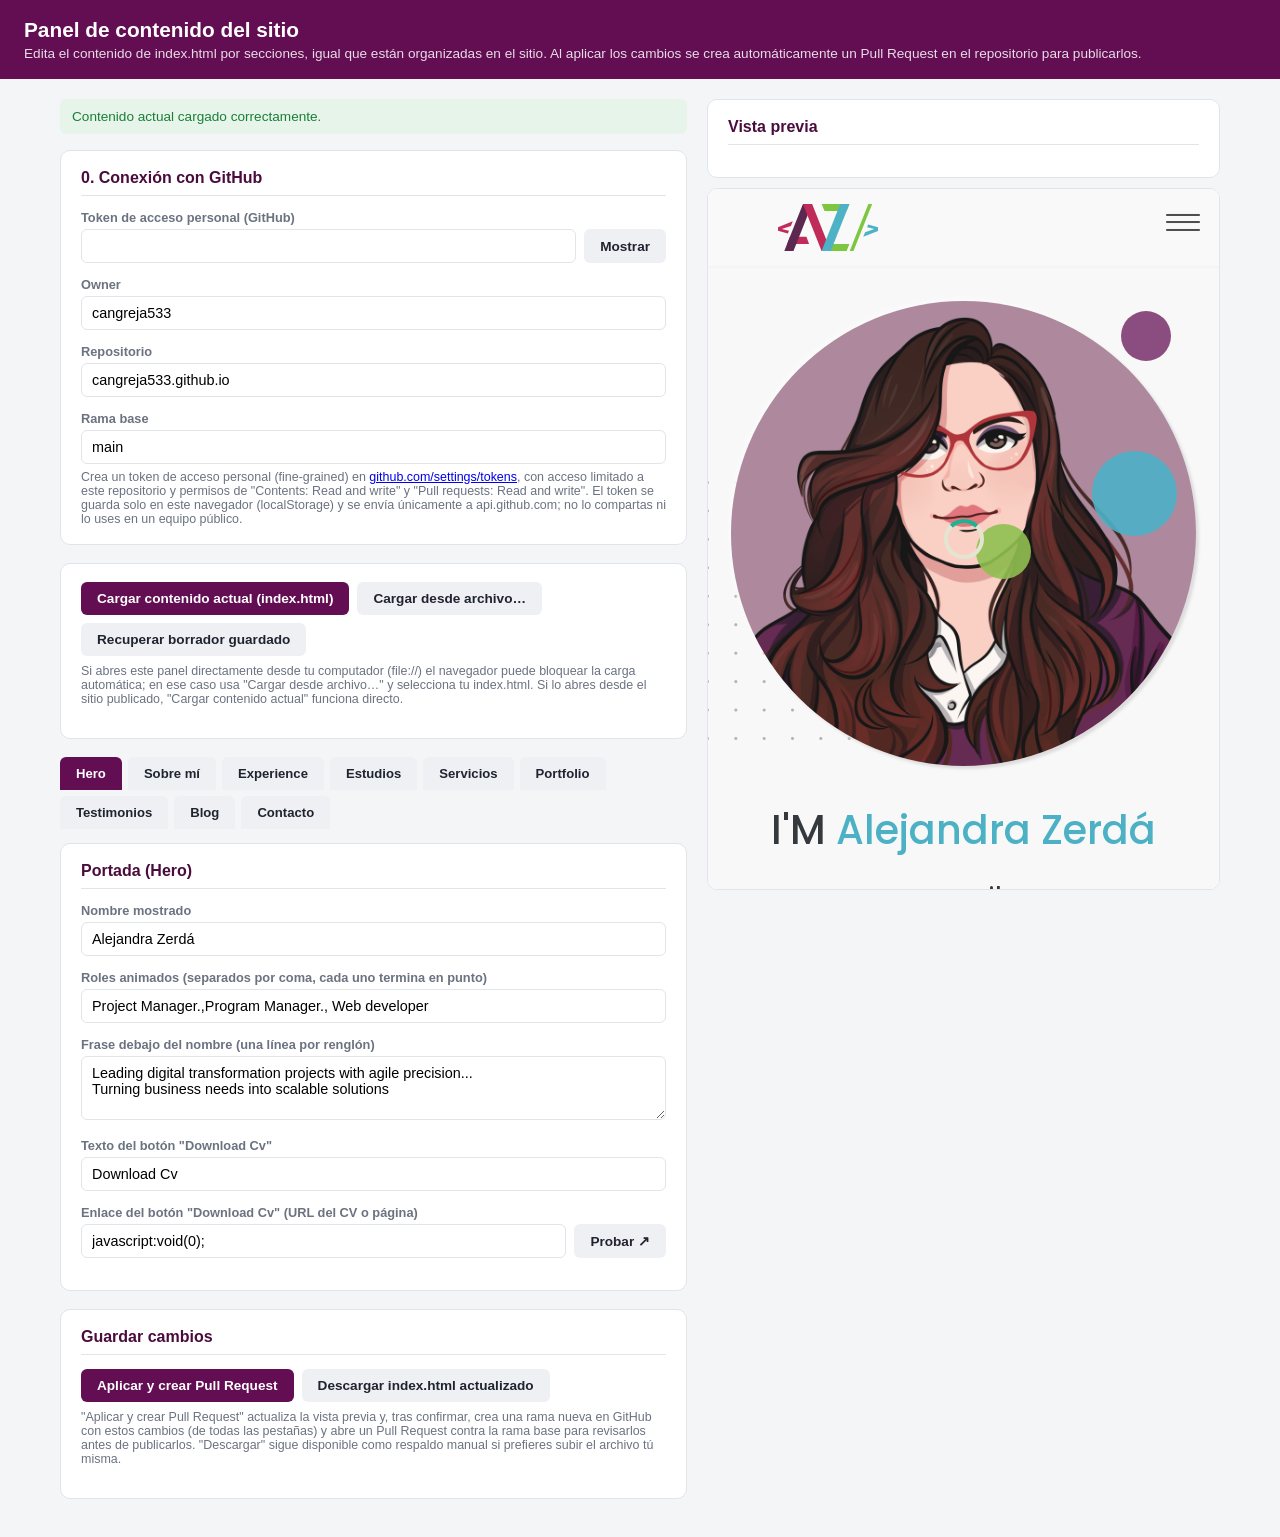
==== commit 93fd2dfa: "Redesign My Skills as a word cloud; split Resume into Experience/Estudios tabs - Replace the skillba" ====
--- a/admin.html
+++ b/admin.html
@@ -336,7 +336,8 @@
         <div class="tabs">
           <button type="button" class="tab-btn active" data-tab="hero">Hero</button>
           <button type="button" class="tab-btn" data-tab="about">Sobre mí</button>
-          <button type="button" class="tab-btn" data-tab="resume">Resume</button>
+          <button type="button" class="tab-btn" data-tab="experience">Experience</button>
+          <button type="button" class="tab-btn" data-tab="estudios">Estudios</button>
           <button type="button" class="tab-btn" data-tab="services">Servicios</button>
           <button type="button" class="tab-btn" data-tab="portfolio">Portfolio</button>
           <button type="button" class="tab-btn" data-tab="testimonial">Testimonios</button>
@@ -358,23 +359,27 @@
           <div id="tab-contact" class="tab-panel" hidden></div>
         </form>
 
-        <div id="tab-resume" class="tab-panel" hidden>
+        <div id="tab-experience" class="tab-panel" hidden>
           <div class="card">
-            <h2>Resume — Experiencia</h2>
+            <h2>Experience</h2>
             <p class="hint">
               Agrega, edita o elimina puestos de trabajo. Corresponden a la
-              columna "Experience" del sitio.
+              columna "Experience" del sitio (dentro de Resume).
             </p>
             <div id="experienceList"></div>
             <button type="button" class="btn-secondary" id="btnAddExperience" disabled>
               + Agregar experiencia
             </button>
           </div>
+        </div>
+
+        <div id="tab-estudios" class="tab-panel" hidden>
           <div class="card">
-            <h2>Resume — Estudios</h2>
+            <h2>Estudios</h2>
             <p class="hint">
               Agrega, edita o elimina cursos, títulos o certificaciones.
-              Corresponden a la columna "Education" del sitio.
+              Corresponden a la columna "Education" del sitio (dentro de
+              Resume).
             </p>
             <div id="educationList"></div>
             <button type="button" class="btn-secondary" id="btnAddEducation" disabled>
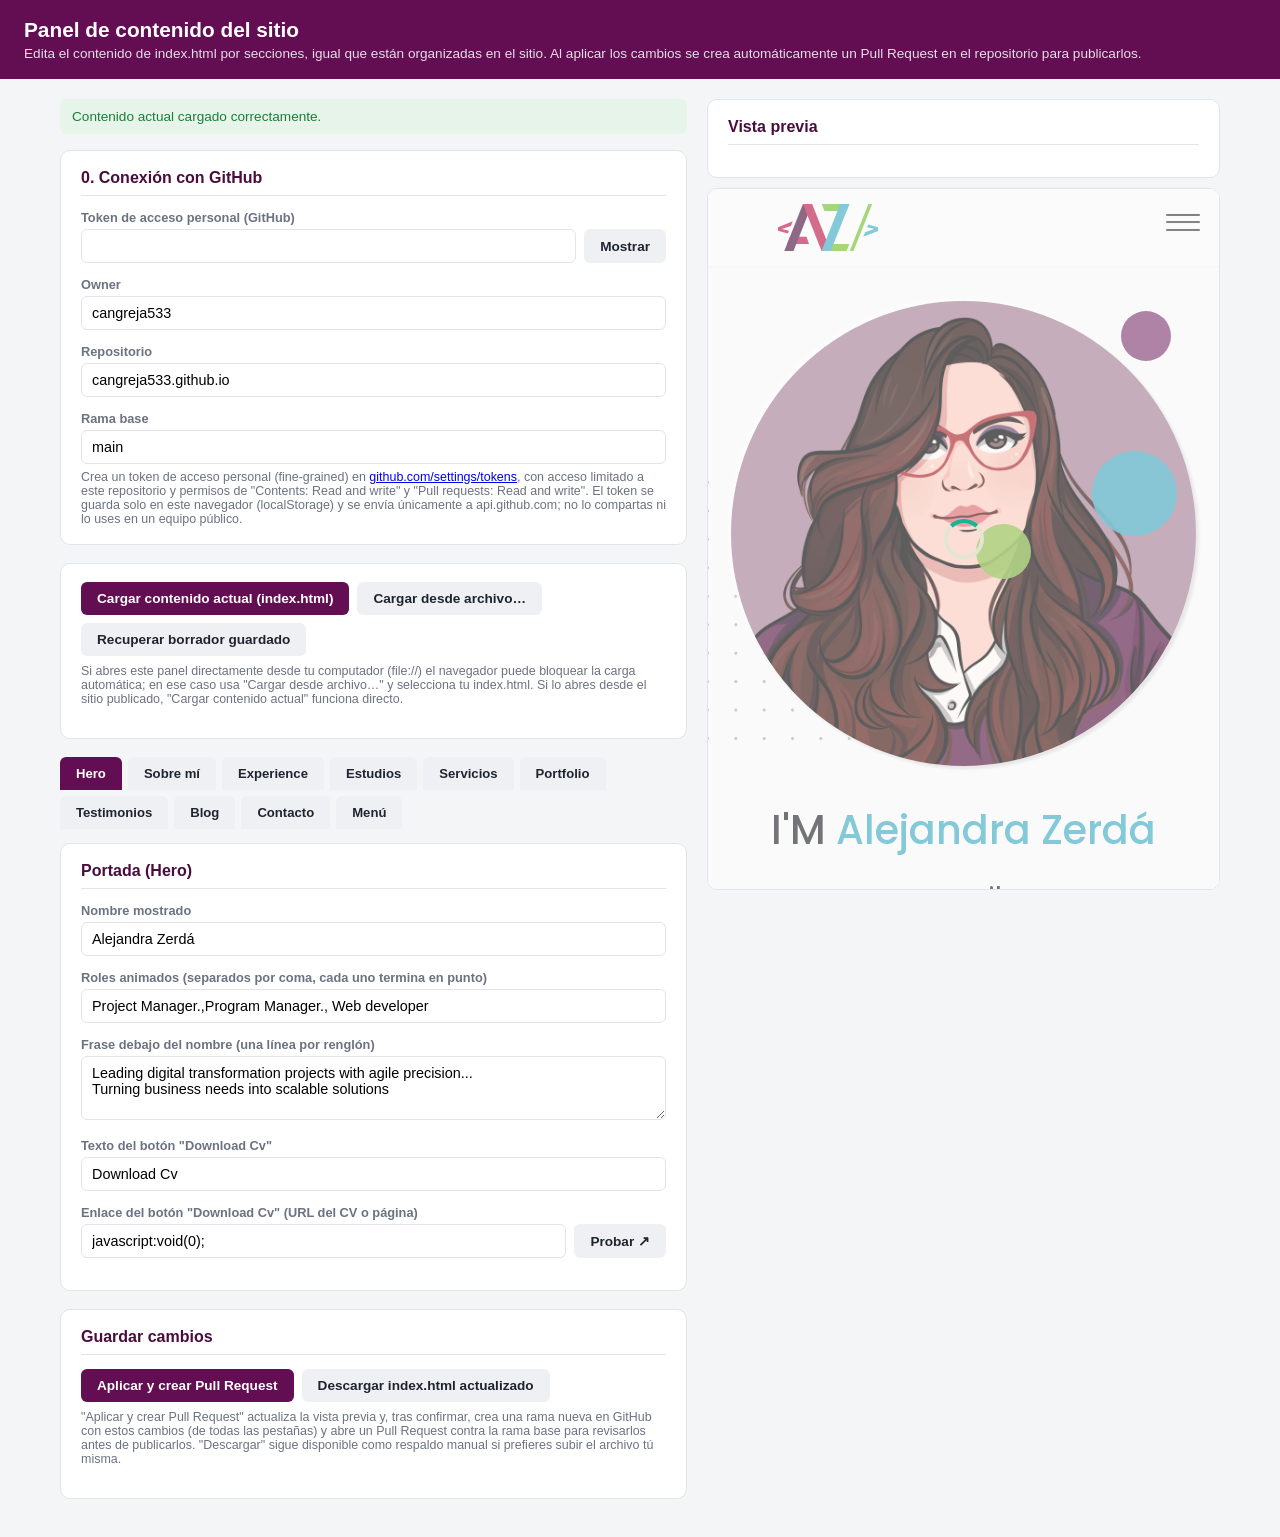
==== commit b0140572: "Make the overlay menu (nav links, contact info, socials) editable The slide-out overlay menu still h" ====
--- a/admin.html
+++ b/admin.html
@@ -343,6 +343,7 @@
           <button type="button" class="tab-btn" data-tab="testimonial">Testimonios</button>
           <button type="button" class="tab-btn" data-tab="blog">Blog</button>
           <button type="button" class="tab-btn" data-tab="contact">Contacto</button>
+          <button type="button" class="tab-btn" data-tab="menu">Menú</button>
         </div>
 
         <form id="editorForm">
@@ -357,6 +358,7 @@
           <div id="tab-about" class="tab-panel" hidden></div>
           <div id="tab-services" class="tab-panel" hidden></div>
           <div id="tab-contact" class="tab-panel" hidden></div>
+          <div id="tab-menu" class="tab-panel" hidden></div>
         </form>
 
         <div id="tab-experience" class="tab-panel" hidden>
@@ -563,6 +565,37 @@
             { key: "footer-copyright", label: "Texto de copyright", type: "text" },
           ],
         },
+        {
+          tab: "menu",
+          title: "Menú desplegable — Enlaces",
+          fields: [
+            { key: "menu-home", label: "Enlace \"Home\"", type: "text" },
+            { key: "menu-about", label: "Enlace \"About me\"", type: "text" },
+            { key: "menu-services", label: "Enlace \"Services\"", type: "text" },
+            { key: "menu-portfolio", label: "Enlace \"Portfolio\"", type: "text" },
+            { key: "menu-client", label: "Enlace \"Client\"", type: "text" },
+            { key: "menu-blog", label: "Enlace \"Blog\"", type: "text" },
+          ],
+        },
+        {
+          tab: "menu",
+          title: "Menú desplegable — Contact Info",
+          fields: [
+            { key: "menu-address", label: "Dirección", type: "text" },
+            { key: "menu-phone", label: "Teléfono", type: "text" },
+            { key: "menu-email", label: "Correo", type: "text" },
+          ],
+        },
+        {
+          tab: "menu",
+          title: "Menú desplegable — Redes sociales",
+          fields: [
+            { key: "menu-social-facebook", label: "Facebook", type: "link" },
+            { key: "menu-social-twitter", label: "Twitter", type: "link" },
+            { key: "menu-social-github", label: "GitHub", type: "link" },
+            { key: "menu-social-linkedin", label: "LinkedIn", type: "link" },
+          ],
+        },
       ];
 
       let parsedDoc = null; // live DOM we mutate and re-serialize
@@ -653,7 +686,7 @@
       }
 
       function buildForm() {
-        const formTabs = ["hero", "about", "services", "contact"];
+        const formTabs = ["hero", "about", "services", "contact", "menu"];
         formTabs.forEach((tab) => {
           document.getElementById("tab-" + tab).innerHTML = "";
         });
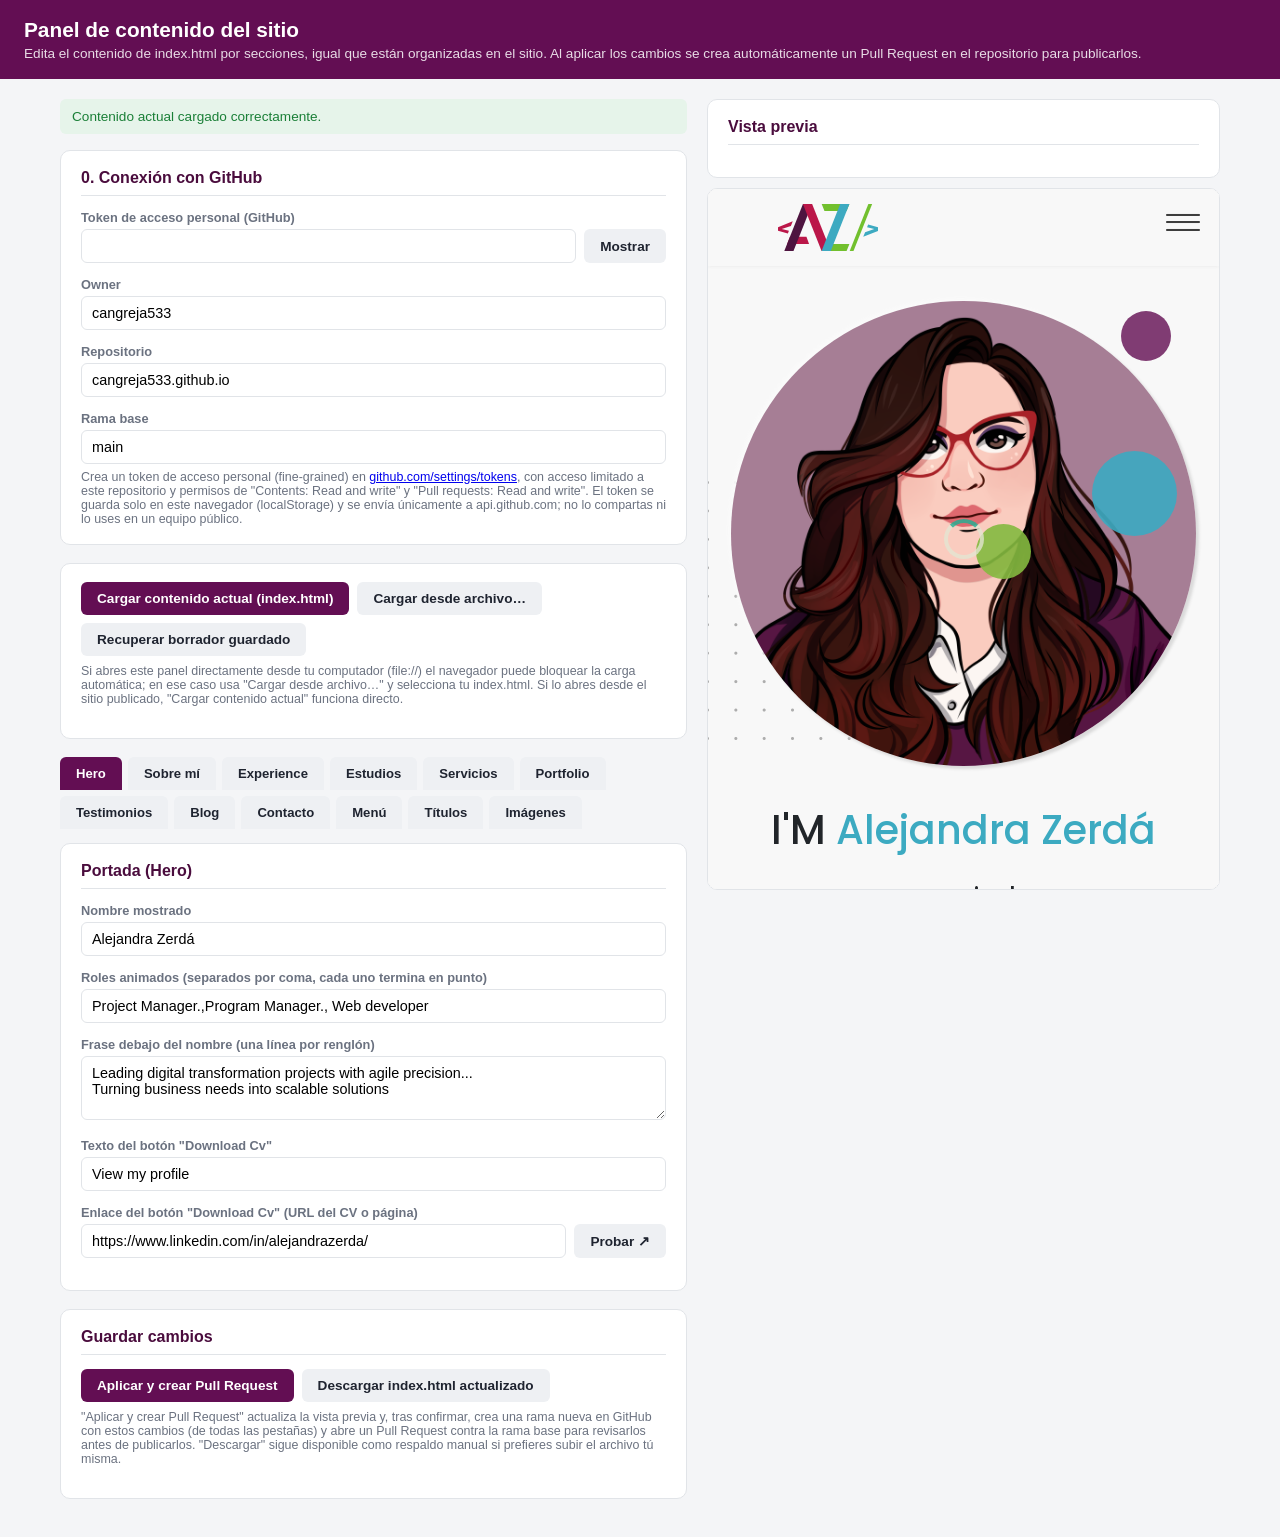
==== commit 36c64152: "Add editable section titles and site images to the admin panel New "Títulos" tab covers the 7 sectio" ====
--- a/admin.html
+++ b/admin.html
@@ -185,6 +185,26 @@
       .token-row input,
       .link-row input {
         flex: 1;
+      }
+      .image-row {
+        display: flex;
+        align-items: center;
+        gap: 10px;
+      }
+      .image-row input {
+        flex: 1;
+      }
+      .image-preview {
+        width: 48px;
+        height: 48px;
+        object-fit: contain;
+        border: 1px solid var(--border);
+        border-radius: 6px;
+        background: #fff;
+        flex-shrink: 0;
+      }
+      .image-preview-broken {
+        opacity: 0.25;
       }
       .modal-overlay {
         position: fixed;
@@ -344,6 +364,8 @@
           <button type="button" class="tab-btn" data-tab="blog">Blog</button>
           <button type="button" class="tab-btn" data-tab="contact">Contacto</button>
           <button type="button" class="tab-btn" data-tab="menu">Menú</button>
+          <button type="button" class="tab-btn" data-tab="titulos">Títulos</button>
+          <button type="button" class="tab-btn" data-tab="imagenes">Imágenes</button>
         </div>
 
         <form id="editorForm">
@@ -359,6 +381,8 @@
           <div id="tab-services" class="tab-panel" hidden></div>
           <div id="tab-contact" class="tab-panel" hidden></div>
           <div id="tab-menu" class="tab-panel" hidden></div>
+          <div id="tab-titulos" class="tab-panel" hidden></div>
+          <div id="tab-imagenes" class="tab-panel" hidden></div>
         </form>
 
         <div id="tab-experience" class="tab-panel" hidden>
@@ -596,6 +620,54 @@
             { key: "menu-social-linkedin", label: "LinkedIn", type: "link" },
           ],
         },
+        {
+          tab: "titulos",
+          title: "Títulos de sección",
+          fields: [
+            { key: "section-about", label: "Sección \"About Me\"", type: "text" },
+            { key: "section-resume", label: "Sección \"My Resume\" (Experience + Estudios)", type: "text" },
+            { key: "section-services", label: "Sección \"My Services\"", type: "text" },
+            { key: "section-portfolio", label: "Sección \"My Work\" (Portfolio)", type: "text" },
+            { key: "section-testimonial", label: "Sección \"Client Says\" (Testimonios)", type: "text" },
+            { key: "section-blog", label: "Sección \"News Post\" (Blog)", type: "text" },
+            { key: "section-contact", label: "Sección \"Get In Touch\" (Contacto)", type: "text" },
+          ],
+        },
+        {
+          tab: "imagenes",
+          title: "Marca y foto de perfil",
+          fields: [
+            { key: "site-logo", label: "Logo del encabezado", type: "image" },
+            {
+              key: "profile-photo",
+              label: "Foto de perfil (Hero y Sobre mí, misma imagen)",
+              type: "image",
+            },
+            {
+              key: "hero-decoration-image",
+              label: "Imagen decorativa junto a la foto (Hero)",
+              type: "image",
+            },
+          ],
+        },
+        {
+          tab: "imagenes",
+          title: "Íconos de servicios",
+          fields: [
+            { key: "service1-icon", label: "Ícono — Servicio 1", type: "image" },
+            { key: "service2-icon", label: "Ícono — Servicio 2", type: "image" },
+            { key: "service3-icon", label: "Ícono — Servicio 3", type: "image" },
+          ],
+        },
+        {
+          tab: "imagenes",
+          title: "Íconos de contacto",
+          fields: [
+            { key: "contact-icon-phone", label: "Ícono — Teléfono", type: "image" },
+            { key: "contact-icon-location", label: "Ícono — Ubicación", type: "image" },
+            { key: "contact-icon-email", label: "Ícono — Correo", type: "image" },
+          ],
+        },
       ];
 
       let parsedDoc = null; // live DOM we mutate and re-serialize
@@ -626,6 +698,14 @@
         return parsedDoc
           ? parsedDoc.querySelector(`[data-edit="${CSS.escape(key)}"]`)
           : null;
+      }
+
+      // Some keys (e.g. section titles) tag more than one element that
+      // should always show the same text — used when writing values back.
+      function getFieldEls(key) {
+        return parsedDoc
+          ? [...parsedDoc.querySelectorAll(`[data-edit="${CSS.escape(key)}"]`)]
+          : [];
       }
 
       function readValue(el) {
@@ -686,7 +766,15 @@
       }
 
       function buildForm() {
-        const formTabs = ["hero", "about", "services", "contact", "menu"];
+        const formTabs = [
+          "hero",
+          "about",
+          "services",
+          "contact",
+          "menu",
+          "titulos",
+          "imagenes",
+        ];
         formTabs.forEach((tab) => {
           document.getElementById("tab-" + tab).innerHTML = "";
         });
@@ -772,6 +860,32 @@
           });
           row.appendChild(input);
           row.appendChild(openBtn);
+          wrap.appendChild(row);
+          return wrap;
+        }
+
+        if (type === "image") {
+          const row = document.createElement("div");
+          row.className = "image-row";
+          const preview = document.createElement("img");
+          preview.className = "image-preview";
+          preview.alt = "";
+          preview.src = value;
+          preview.onerror = () => {
+            preview.classList.add("image-preview-broken");
+          };
+          const input = document.createElement("input");
+          input.type = "text";
+          input.id = "f_" + key;
+          input.dataset.key = key;
+          input.value = value;
+          input.placeholder = "assets/img/... o https://...";
+          input.addEventListener("input", () => {
+            preview.classList.remove("image-preview-broken");
+            preview.src = input.value.trim();
+          });
+          row.appendChild(preview);
+          row.appendChild(input);
           wrap.appendChild(row);
           return wrap;
         }
@@ -1318,8 +1432,7 @@
         if (!parsedDoc) return false;
         const values = collectFormValues();
         Object.entries(values).forEach(([key, val]) => {
-          const el = getFieldEl(key);
-          if (el) writeValue(el, val);
+          getFieldEls(key).forEach((el) => writeValue(el, val));
         });
         writeTimelineToDoc("education", educationListEl);
         writeTimelineToDoc("experience", experienceListEl);
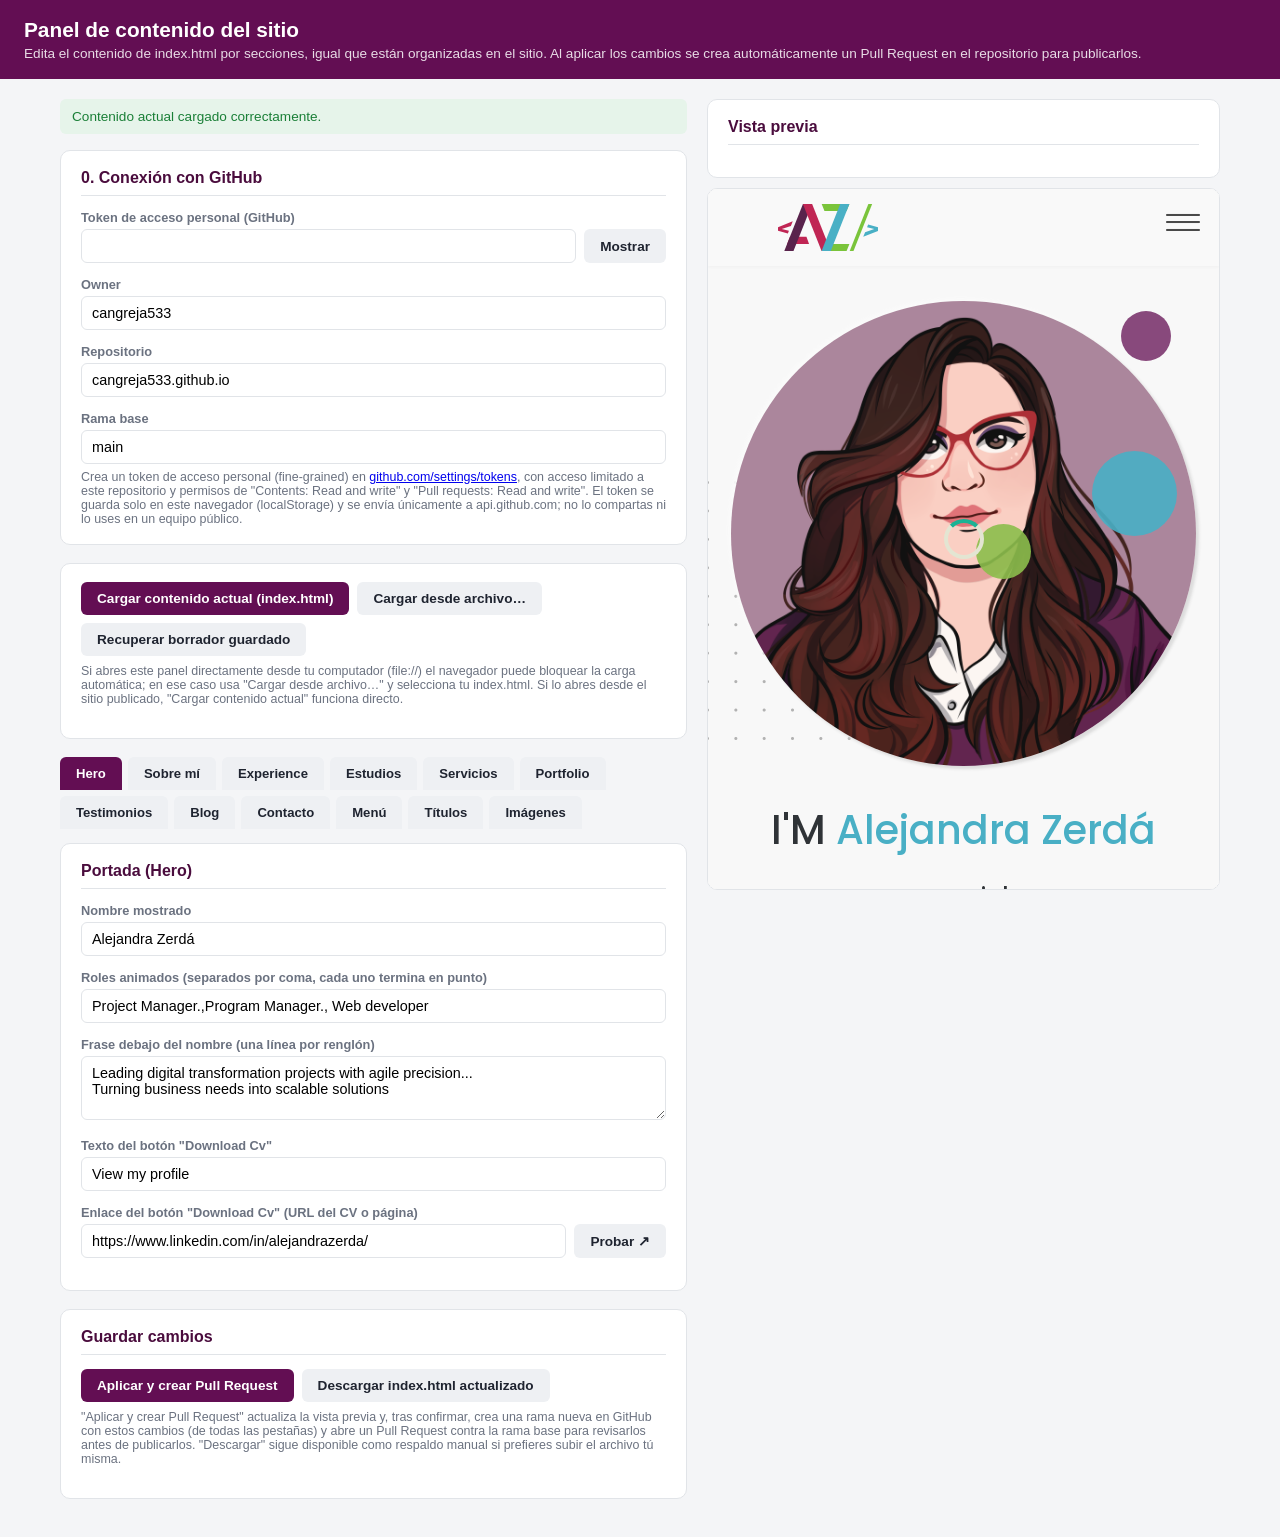
==== commit ca3c78f5: "Add reordering to Estudios, Experience, Services, Portfolio, Blog and Menu Add ↑/↓ move buttons to e" ====
--- a/admin.html
+++ b/admin.html
@@ -276,6 +276,13 @@
         color: var(--muted);
         text-transform: uppercase;
         letter-spacing: 0.03em;
+      }
+      .list-row-actions {
+        display: flex;
+        gap: 6px;
+      }
+      .list-row-actions button {
+        padding: 6px 11px;
       }
     </style>
   </head>
@@ -369,7 +376,7 @@
         </div>
 
         <form id="editorForm">
-          <div id="tab-hero" class="tab-panel">
+          <div id="tab-hero" class="tab-panel" data-tab-panel="hero">
             <div class="card" id="emptyState">
               <p class="hint" style="margin: 0">
                 Aún no se ha cargado ningún contenido. Usa "Cargar contenido
@@ -377,20 +384,20 @@
               </p>
             </div>
           </div>
-          <div id="tab-about" class="tab-panel" hidden></div>
-          <div id="tab-services" class="tab-panel" hidden></div>
-          <div id="tab-contact" class="tab-panel" hidden></div>
-          <div id="tab-menu" class="tab-panel" hidden></div>
-          <div id="tab-titulos" class="tab-panel" hidden></div>
-          <div id="tab-imagenes" class="tab-panel" hidden></div>
+          <div id="tab-about" class="tab-panel" data-tab-panel="about" hidden></div>
+          <div id="tab-contact" class="tab-panel" data-tab-panel="contact" hidden></div>
+          <div id="tab-menu" class="tab-panel" data-tab-panel="menu" hidden></div>
+          <div id="tab-titulos" class="tab-panel" data-tab-panel="titulos" hidden></div>
+          <div id="tab-imagenes" class="tab-panel" data-tab-panel="imagenes" hidden></div>
         </form>
 
-        <div id="tab-experience" class="tab-panel" hidden>
+        <div id="tab-experience" class="tab-panel" data-tab-panel="experience" hidden>
           <div class="card">
             <h2>Experience</h2>
             <p class="hint">
-              Agrega, edita o elimina puestos de trabajo. Corresponden a la
-              columna "Experience" del sitio (dentro de Resume).
+              Agrega, edita, elimina o reordena (↑/↓) puestos de trabajo.
+              Corresponden a la columna "Experience" del sitio (dentro de
+              Resume).
             </p>
             <div id="experienceList"></div>
             <button type="button" class="btn-secondary" id="btnAddExperience" disabled>
@@ -399,13 +406,13 @@
           </div>
         </div>
 
-        <div id="tab-estudios" class="tab-panel" hidden>
+        <div id="tab-estudios" class="tab-panel" data-tab-panel="estudios" hidden>
           <div class="card">
             <h2>Estudios</h2>
             <p class="hint">
-              Agrega, edita o elimina cursos, títulos o certificaciones.
-              Corresponden a la columna "Education" del sitio (dentro de
-              Resume).
+              Agrega, edita, elimina o reordena (↑/↓) cursos, títulos o
+              certificaciones. Corresponden a la columna "Education" del
+              sitio (dentro de Resume).
             </p>
             <div id="educationList"></div>
             <button type="button" class="btn-secondary" id="btnAddEducation" disabled>
@@ -414,14 +421,28 @@
           </div>
         </div>
 
-        <div id="tab-portfolio" class="tab-panel" hidden>
+        <div id="tab-services" class="tab-panel" data-tab-panel="services" hidden>
+          <div class="card">
+            <h2>Servicios</h2>
+            <p class="hint">
+              Agrega, edita, elimina o reordena (↑/↓) los servicios que se
+              muestran en la sección "My Services".
+            </p>
+            <div id="servicesList"></div>
+            <button type="button" class="btn-secondary" id="btnAddServices" disabled>
+              + Agregar servicio
+            </button>
+          </div>
+        </div>
+
+        <div id="tab-portfolio" class="tab-panel" data-tab-panel="portfolio" hidden>
           <div class="card">
             <h2>Portfolio</h2>
             <p class="hint">
-              Agrega, edita o elimina proyectos del portafolio. La categoría
-              controla los filtros del sitio: usa una o más de estas
-              palabras separadas por espacio — webdesign, mobiledesign, seo,
-              graphic.
+              Agrega, edita, elimina o reordena (↑/↓) proyectos del
+              portafolio. La categoría controla los filtros del sitio: usa
+              una o más de estas palabras separadas por espacio —
+              webdesign, mobiledesign, seo, graphic.
             </p>
             <div id="portfolioList"></div>
             <button type="button" class="btn-secondary" id="btnAddPortfolio" disabled>
@@ -430,10 +451,13 @@
           </div>
         </div>
 
-        <div id="tab-testimonial" class="tab-panel" hidden>
+        <div id="tab-testimonial" class="tab-panel" data-tab-panel="testimonial" hidden>
           <div class="card">
             <h2>Testimonios</h2>
-            <p class="hint">Agrega, edita o elimina testimonios de clientes.</p>
+            <p class="hint">
+              Agrega, edita, elimina o reordena (↑/↓) testimonios de
+              clientes.
+            </p>
             <div id="testimonialList"></div>
             <button type="button" class="btn-secondary" id="btnAddTestimonial" disabled>
               + Agregar testimonio
@@ -441,14 +465,29 @@
           </div>
         </div>
 
-        <div id="tab-blog" class="tab-panel" hidden>
+        <div id="tab-blog" class="tab-panel" data-tab-panel="blog" hidden>
           <div class="card">
             <h2>Blog</h2>
-            <p class="hint">Agrega, edita o elimina publicaciones del blog.</p>
+            <p class="hint">
+              Agrega, edita, elimina o reordena (↑/↓) publicaciones del
+              blog.
+            </p>
             <div id="blogList"></div>
             <button type="button" class="btn-secondary" id="btnAddBlog" disabled>
               + Agregar publicación
             </button>
+          </div>
+        </div>
+
+        <div id="tab-menu-list" class="tab-panel" data-tab-panel="menu" hidden>
+          <div class="card">
+            <h2>Menú — Orden de los enlaces</h2>
+            <p class="hint">
+              Reordena (↑/↓) o edita el texto de los enlaces del menú
+              desplegable. Cada uno sigue apuntando a su sección real del
+              sitio; no se pueden agregar ni quitar enlaces aquí.
+            </p>
+            <div id="menuNavList"></div>
           </div>
         </div>
 
@@ -557,23 +596,6 @@
           ],
         },
         {
-          tab: "services",
-          title: "Servicios",
-          fields: [
-            { key: "service1-title", label: "Servicio 1 — título", type: "text" },
-            { key: "service1-desc", label: "Servicio 1 — descripción", type: "textarea" },
-            { key: "service2-title", label: "Servicio 2 — título", type: "text" },
-            { key: "service2-desc", label: "Servicio 2 — descripción", type: "textarea" },
-            { key: "service3-title", label: "Servicio 3 — título", type: "text" },
-            { key: "service3-desc", label: "Servicio 3 — descripción", type: "textarea" },
-            {
-              key: "service3-tags",
-              label: "Servicio 3 — etiquetas (una por renglón)",
-              type: "textarea",
-            },
-          ],
-        },
-        {
           tab: "contact",
           title: "Contacto",
           fields: [
@@ -587,18 +609,6 @@
           title: "Pie de página",
           fields: [
             { key: "footer-copyright", label: "Texto de copyright", type: "text" },
-          ],
-        },
-        {
-          tab: "menu",
-          title: "Menú desplegable — Enlaces",
-          fields: [
-            { key: "menu-home", label: "Enlace \"Home\"", type: "text" },
-            { key: "menu-about", label: "Enlace \"About me\"", type: "text" },
-            { key: "menu-services", label: "Enlace \"Services\"", type: "text" },
-            { key: "menu-portfolio", label: "Enlace \"Portfolio\"", type: "text" },
-            { key: "menu-client", label: "Enlace \"Client\"", type: "text" },
-            { key: "menu-blog", label: "Enlace \"Blog\"", type: "text" },
           ],
         },
         {
@@ -757,6 +767,7 @@
           "btnDownload",
           "btnAddEducation",
           "btnAddExperience",
+          "btnAddServices",
           "btnAddPortfolio",
           "btnAddTestimonial",
           "btnAddBlog",
@@ -769,7 +780,6 @@
         const formTabs = [
           "hero",
           "about",
-          "services",
           "contact",
           "menu",
           "titulos",
@@ -918,26 +928,70 @@
 
       // ------------------------------------------------------------------
       // Generic repeatable-list UI: used by Resume (experience/education),
-      // Portfolio, Testimonial and Blog tabs. Each list has its own field
-      // spec (for rendering/collecting rows) and its own parse/write
-      // functions (since the underlying HTML shape differs per section).
+      // Servicios, Portfolio, Testimonial, Blog and the menu nav links.
+      // Each list has its own field spec (for rendering/collecting rows)
+      // and its own parse/write functions (since the underlying HTML
+      // shape differs per section). Rows can be reordered with ↑/↓; a
+      // list can also carry hidden per-item metadata (metaKeys) that
+      // isn't shown as a field but is preserved on write (e.g. a menu
+      // link's real href), and can disable add/remove (allowRemove).
       // ------------------------------------------------------------------
-      function renderListRow(fields, data) {
+      function renderListRow(fields, data, opts) {
         data = data || {};
+        opts = opts || {};
+        const metaKeys = opts.metaKeys || [];
+        const allowRemove = opts.allowRemove !== false;
         const row = document.createElement("div");
         row.className = "list-row card";
+        metaKeys.forEach((mk) => {
+          row.dataset[mk] = data[mk] || "";
+        });
+
         const header = document.createElement("div");
         header.className = "list-row-header";
         header.innerHTML = "<strong>Elemento</strong>";
-        const removeBtn = document.createElement("button");
-        removeBtn.type = "button";
-        removeBtn.className = "btn-secondary";
-        removeBtn.textContent = "Eliminar";
-        removeBtn.addEventListener("click", () => {
-          row.remove();
+
+        const actions = document.createElement("div");
+        actions.className = "list-row-actions";
+
+        const upBtn = document.createElement("button");
+        upBtn.type = "button";
+        upBtn.className = "btn-secondary";
+        upBtn.textContent = "↑";
+        upBtn.title = "Subir";
+        upBtn.addEventListener("click", () => {
+          const prev = row.previousElementSibling;
+          if (prev) row.parentElement.insertBefore(row, prev);
           scheduleAutosave();
         });
-        header.appendChild(removeBtn);
+
+        const downBtn = document.createElement("button");
+        downBtn.type = "button";
+        downBtn.className = "btn-secondary";
+        downBtn.textContent = "↓";
+        downBtn.title = "Bajar";
+        downBtn.addEventListener("click", () => {
+          const next = row.nextElementSibling;
+          if (next) row.parentElement.insertBefore(next, row);
+          scheduleAutosave();
+        });
+
+        actions.appendChild(upBtn);
+        actions.appendChild(downBtn);
+
+        if (allowRemove) {
+          const removeBtn = document.createElement("button");
+          removeBtn.type = "button";
+          removeBtn.className = "btn-secondary";
+          removeBtn.textContent = "Eliminar";
+          removeBtn.addEventListener("click", () => {
+            row.remove();
+            scheduleAutosave();
+          });
+          actions.appendChild(removeBtn);
+        }
+
+        header.appendChild(actions);
         row.appendChild(header);
 
         fields.forEach((f) => {
@@ -960,21 +1014,25 @@
         return row;
       }
 
-      function buildListForm(listEl, fields, items) {
+      function buildListForm(listEl, fields, items, opts) {
         listEl.innerHTML = "";
-        items.forEach((item) => listEl.appendChild(renderListRow(fields, item)));
-      }
-
-      function collectListRows(listEl, fields) {
+        items.forEach((item) => listEl.appendChild(renderListRow(fields, item, opts)));
+      }
+
+      function collectListRows(listEl, fields, metaKeys) {
+        metaKeys = metaKeys || [];
         return [...listEl.querySelectorAll(":scope > .list-row")]
           .map((row) => {
             const obj = {};
             fields.forEach((f) => {
               obj[f.key] = row.querySelector(".lrow-" + f.key).value.trim();
             });
+            metaKeys.forEach((mk) => {
+              obj[mk] = row.dataset[mk] || "";
+            });
             return obj;
           })
-          .filter((obj) => Object.values(obj).some((v) => v));
+          .filter((obj) => fields.some((f) => obj[f.key]));
       }
 
       // --- Resume tab: Experiencia + Estudios (shared "timeline" shape) ---
@@ -1103,6 +1161,136 @@
         scheduleAutosave();
       });
 
+      // --- Servicios tab ---
+      const SERVICES_FIELDS = [
+        { key: "icon", label: "Ícono (URL)" },
+        { key: "title", label: "Título" },
+        { key: "description", label: "Descripción", type: "textarea" },
+        {
+          key: "tags",
+          label: "Etiquetas (opcional, una por línea)",
+          type: "textarea",
+        },
+      ];
+      const servicesListEl = document.getElementById("servicesList");
+      const SERVICE_COLORS = TIMELINE_COLORS;
+
+      function getServicesContainer() {
+        return parsedDoc
+          ? parsedDoc.querySelector('[data-services-list="items"]')
+          : null;
+      }
+
+      function parseServicesFromDoc() {
+        const container = getServicesContainer();
+        if (!container) return [];
+        return [...container.querySelectorAll(":scope > .col-lg-4")]
+          .map((wrap) => {
+            const item = wrap.querySelector(".services-item");
+            if (!item) return null;
+            const img = item.querySelector("img");
+            const icon = img ? img.getAttribute("src") || "" : "";
+            const title =
+              item.querySelector("h5")?.textContent.replace(/\s+/g, " ").trim() ||
+              "";
+            const paragraphs = [...item.querySelectorAll("p")];
+            const description = paragraphs[0]
+              ? paragraphs[0].textContent.replace(/\s+/g, " ").trim()
+              : "";
+            const tags = paragraphs[1]
+              ? paragraphs[1].innerHTML
+                  .split(/<br\s*\/?>/i)
+                  .map((s) => s.replace(/&nbsp;/g, " ").replace(/\s+/g, " ").trim())
+                  .filter(Boolean)
+                  .join("\n")
+              : "";
+            return { icon, title, description, tags };
+          })
+          .filter(Boolean);
+      }
+
+      function writeServicesToDoc() {
+        const container = getServicesContainer();
+        if (!container) return;
+        const rows = collectListRows(servicesListEl, SERVICES_FIELDS);
+        container.innerHTML = "";
+        rows.forEach((item, idx) => {
+          const color = SERVICE_COLORS[idx % SERVICE_COLORS.length];
+          const wrap = parsedDoc.createElement("div");
+          wrap.className = "col-lg-4 text-center text-md-left";
+          const tagsHtml = item.tags
+            ? '<p class="text-white mb-0">' +
+              item.tags
+                .split("\n")
+                .map((l) => l.trim())
+                .filter(Boolean)
+                .map(escapeHtml)
+                .join("<br />") +
+              "</p>"
+            : "";
+          wrap.innerHTML =
+            '<div class="image-border"><div class="services-item box-hover-border data-background" data-color="' +
+            color +
+            '"><div class="text-center p-4">' +
+            '<img src="' +
+            escapeHtml(item.icon) +
+            '" alt="/">' +
+            '<h5 class="text-white">' +
+            escapeHtml(item.title) +
+            "</h5>" +
+            '<p class="text-white mb-0">' +
+            escapeHtml(item.description) +
+            "</p>" +
+            tagsHtml +
+            "</div></div></div>";
+          container.appendChild(wrap);
+        });
+      }
+
+      document.getElementById("btnAddServices").addEventListener("click", () => {
+        servicesListEl.appendChild(renderListRow(SERVICES_FIELDS));
+        scheduleAutosave();
+      });
+
+      // --- Menú — orden de enlaces ---
+      const MENU_NAV_FIELDS = [{ key: "label", label: "Texto del enlace" }];
+      const MENU_NAV_META = ["href", "menuanchor"];
+      const menuNavListEl = document.getElementById("menuNavList");
+
+      function getMenuNavContainer() {
+        return parsedDoc ? parsedDoc.querySelector("#myMenu") : null;
+      }
+
+      function parseMenuNavFromDoc() {
+        const container = getMenuNavContainer();
+        if (!container) return [];
+        return [...container.querySelectorAll(":scope > li")].map((li) => {
+          const a = li.querySelector("a");
+          return {
+            label: a ? a.textContent.replace(/\s+/g, " ").trim() : "",
+            href: a ? a.getAttribute("href") || "" : "",
+            menuanchor: li.getAttribute("data-menuanchor") || "",
+          };
+        });
+      }
+
+      function writeMenuNavToDoc() {
+        const container = getMenuNavContainer();
+        if (!container) return;
+        const rows = collectListRows(menuNavListEl, MENU_NAV_FIELDS, MENU_NAV_META);
+        container.innerHTML = "";
+        rows.forEach((item) => {
+          const li = parsedDoc.createElement("li");
+          li.className = "list-group-item";
+          if (item.menuanchor) li.setAttribute("data-menuanchor", item.menuanchor);
+          const a = parsedDoc.createElement("a");
+          a.setAttribute("href", item.href || "#");
+          a.textContent = item.label;
+          li.appendChild(a);
+          container.appendChild(li);
+        });
+      }
+
       // --- Portfolio tab ---
       const PORTFOLIO_FIELDS = [
         { key: "title", label: "Título" },
@@ -1338,7 +1526,9 @@
           document.querySelectorAll(".tab-btn").forEach((b) => b.classList.remove("active"));
           btn.classList.add("active");
           document.querySelectorAll(".tab-panel").forEach((p) => (p.hidden = true));
-          document.getElementById("tab-" + btn.dataset.tab).hidden = false;
+          document
+            .querySelectorAll(`[data-tab-panel="${btn.dataset.tab}"]`)
+            .forEach((p) => (p.hidden = false));
         });
       });
 
@@ -1348,18 +1538,22 @@
         const values = collectFormValues();
         const education = collectListRows(educationListEl, TIMELINE_FIELDS);
         const experience = collectListRows(experienceListEl, TIMELINE_FIELDS);
+        const services = collectListRows(servicesListEl, SERVICES_FIELDS);
         const portfolio = collectListRows(portfolioListEl, PORTFOLIO_FIELDS);
         const testimonial = collectListRows(testimonialListEl, TESTIMONIAL_FIELDS);
         const blog = collectListRows(blogListEl, BLOG_FIELDS);
+        const menuNav = collectListRows(menuNavListEl, MENU_NAV_FIELDS, MENU_NAV_META);
         localStorage.setItem(
           DRAFT_KEY,
           JSON.stringify({
             values,
             education,
             experience,
+            services,
             portfolio,
             testimonial,
             blog,
+            menuNav,
             savedAt: Date.now(),
           })
         );
@@ -1381,17 +1575,32 @@
           );
           return;
         }
-        const { values, education, experience, portfolio, testimonial, blog, savedAt } =
-          JSON.parse(raw);
+        const {
+          values,
+          education,
+          experience,
+          services,
+          portfolio,
+          testimonial,
+          blog,
+          menuNav,
+          savedAt,
+        } = JSON.parse(raw);
         Object.entries(values || {}).forEach(([key, val]) => {
           const inp = form.querySelector(`[data-key="${CSS.escape(key)}"]`);
           if (inp) inp.value = val;
         });
         if (education) buildListForm(educationListEl, TIMELINE_FIELDS, education);
         if (experience) buildListForm(experienceListEl, TIMELINE_FIELDS, experience);
+        if (services) buildListForm(servicesListEl, SERVICES_FIELDS, services);
         if (portfolio) buildListForm(portfolioListEl, PORTFOLIO_FIELDS, portfolio);
         if (testimonial) buildListForm(testimonialListEl, TESTIMONIAL_FIELDS, testimonial);
         if (blog) buildListForm(blogListEl, BLOG_FIELDS, blog);
+        if (menuNav)
+          buildListForm(menuNavListEl, MENU_NAV_FIELDS, menuNav, {
+            metaKeys: MENU_NAV_META,
+            allowRemove: false,
+          });
         setStatus(
           "Borrador cargado (guardado " + new Date(savedAt).toLocaleString() + ").",
           "ok"
@@ -1404,9 +1613,14 @@
         buildForm();
         buildListForm(educationListEl, TIMELINE_FIELDS, parseTimelineFromDoc("education"));
         buildListForm(experienceListEl, TIMELINE_FIELDS, parseTimelineFromDoc("experience"));
+        buildListForm(servicesListEl, SERVICES_FIELDS, parseServicesFromDoc());
         buildListForm(portfolioListEl, PORTFOLIO_FIELDS, parsePortfolioFromDoc());
         buildListForm(testimonialListEl, TESTIMONIAL_FIELDS, parseTestimonialFromDoc());
         buildListForm(blogListEl, BLOG_FIELDS, parseBlogFromDoc());
+        buildListForm(menuNavListEl, MENU_NAV_FIELDS, parseMenuNavFromDoc(), {
+          metaKeys: MENU_NAV_META,
+          allowRemove: false,
+        });
         updatePreview();
       }
 
@@ -1436,9 +1650,11 @@
         });
         writeTimelineToDoc("education", educationListEl);
         writeTimelineToDoc("experience", experienceListEl);
+        writeServicesToDoc();
         writePortfolioToDoc();
         writeTestimonialToDoc();
         writeBlogToDoc();
+        writeMenuNavToDoc();
         return true;
       }
 
